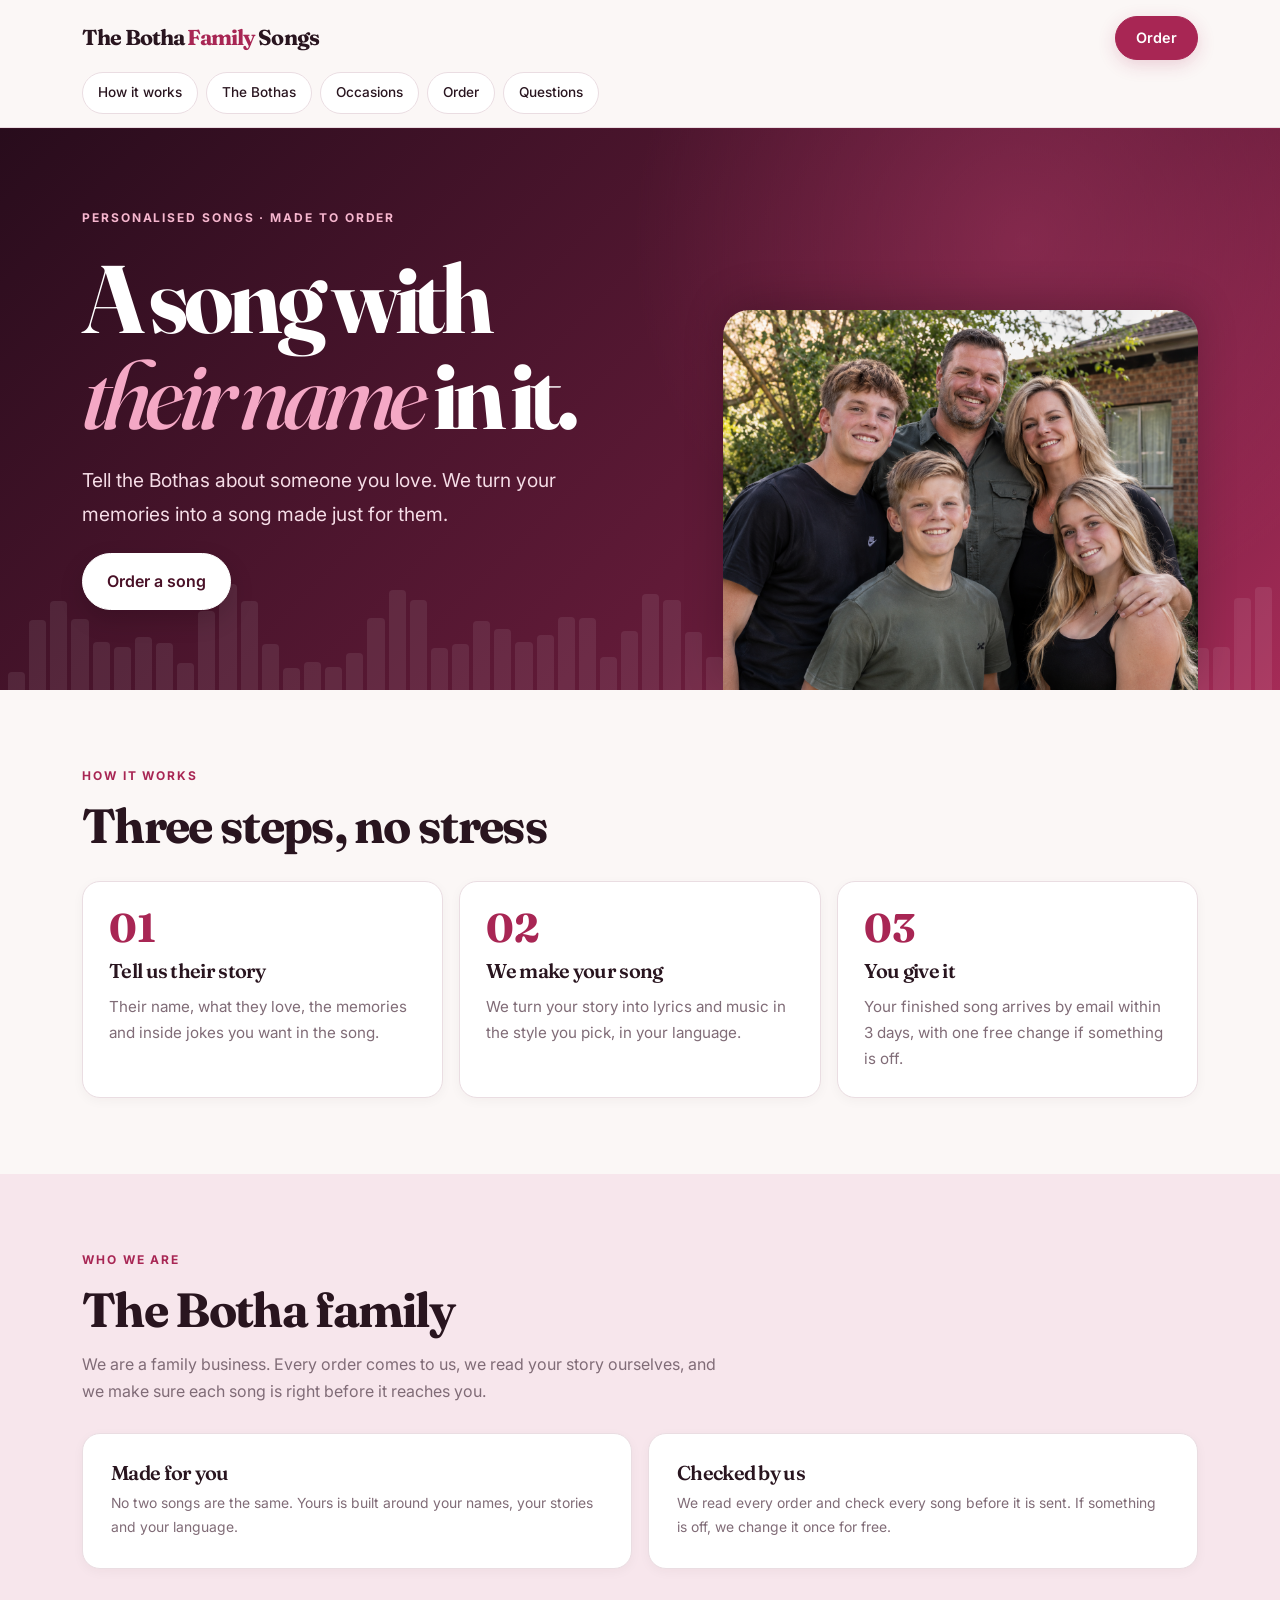
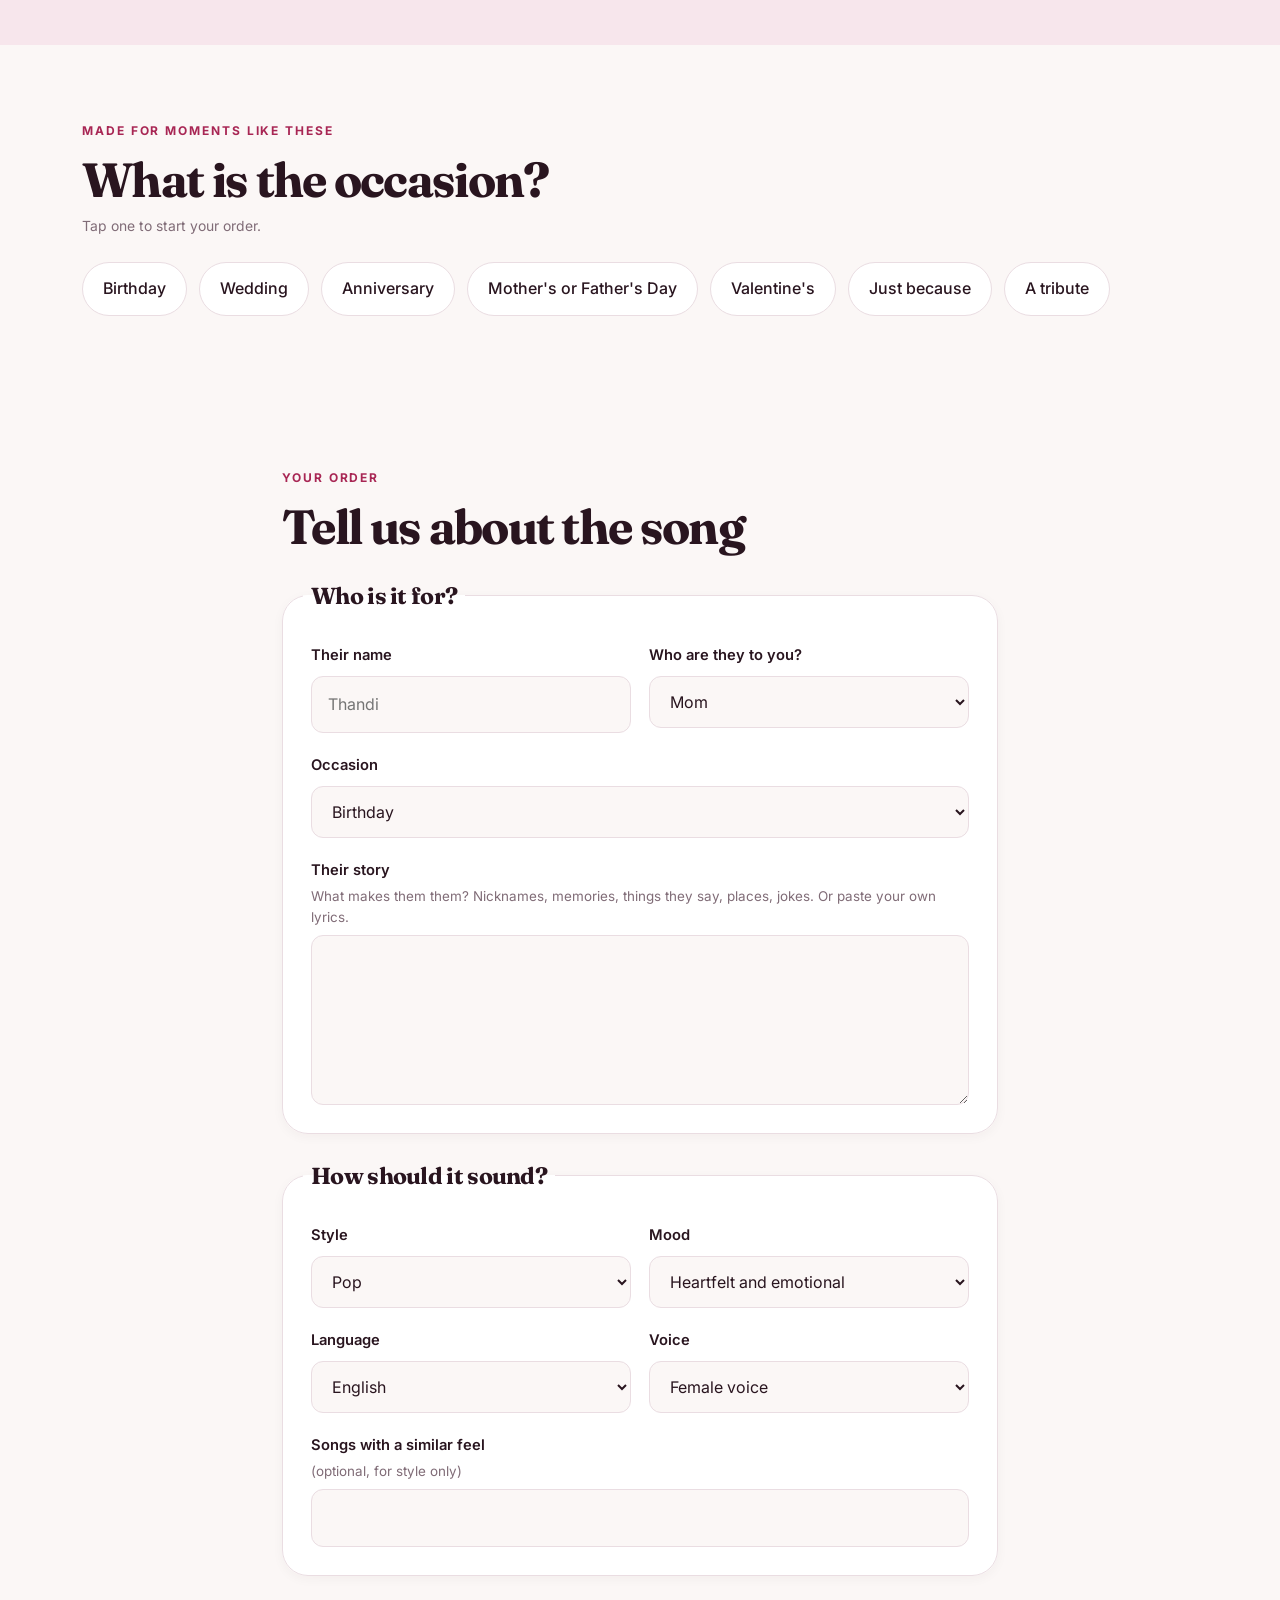
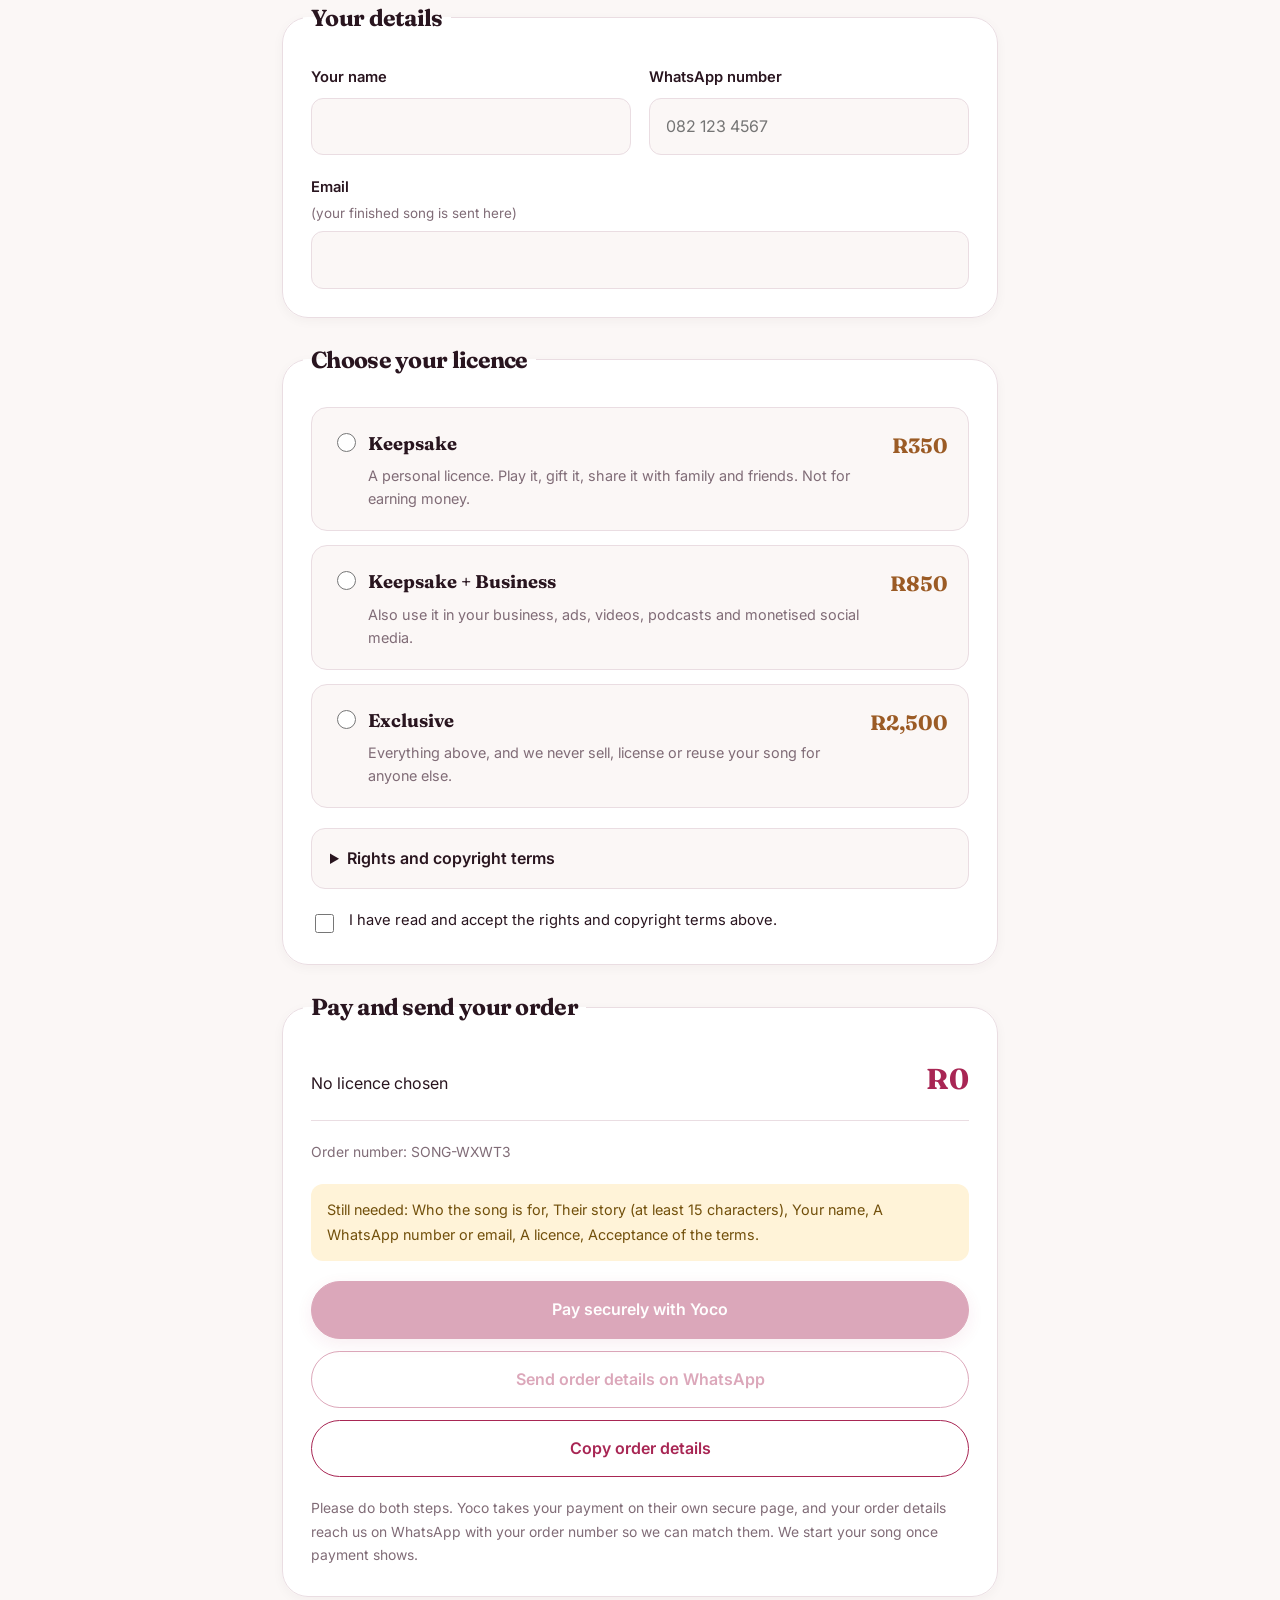
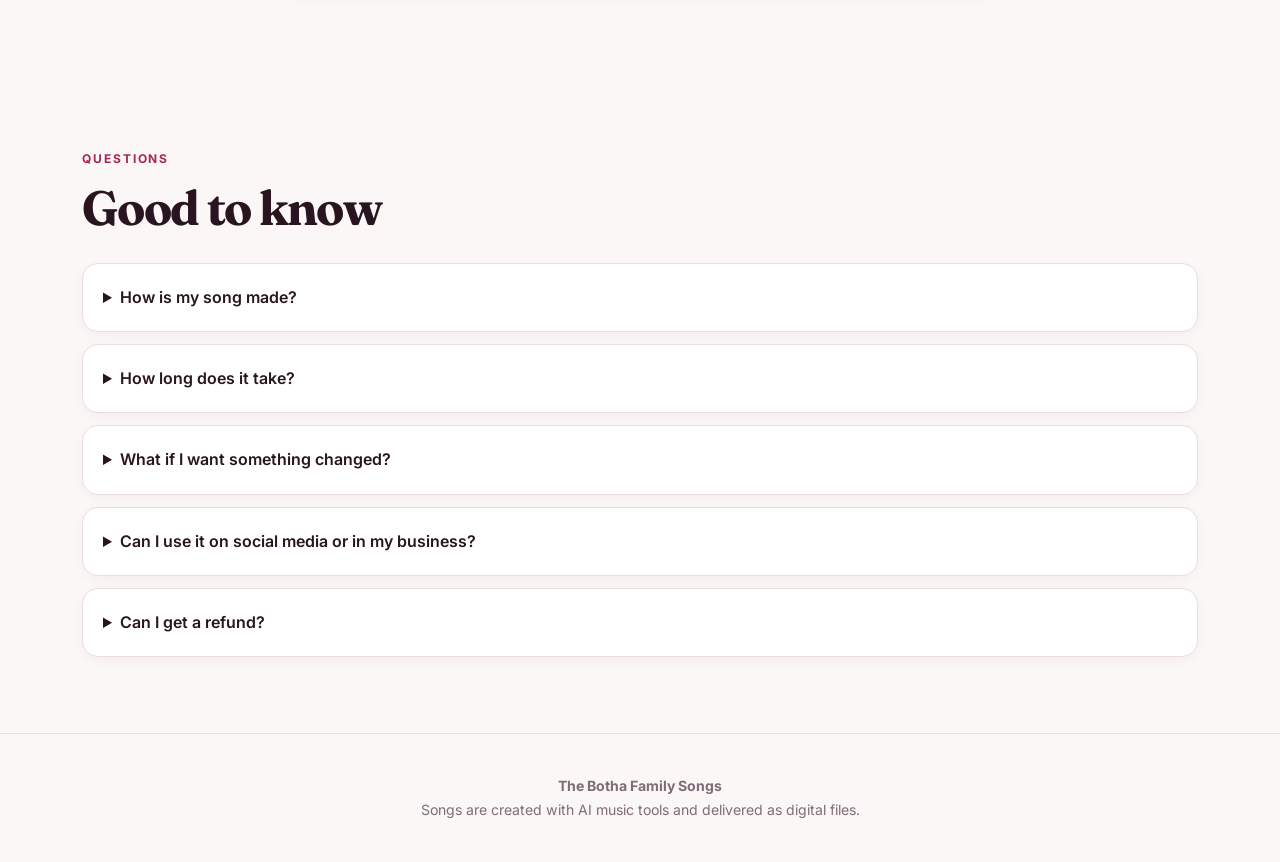
==== index.html @ c77e1d0d "Add files via upload" ====
<!doctype html>
<html lang="en-ZA">
<head>
<meta charset="utf-8">
<meta name="viewport" content="width=device-width, initial-scale=1, viewport-fit=cover">
<title>Botha Family Songs</title>
<meta name="description" content="Personalised songs made to order for the people you love, by the Botha family.">
<link rel="preconnect" href="https://fonts.googleapis.com">
<link rel="preconnect" href="https://fonts.gstatic.com" crossorigin>
<link href="https://fonts.googleapis.com/css2?family=Fraunces:ital,opsz,wght@0,9..144,600;0,9..144,700;1,9..144,500&family=Inter:wght@400;500;600&display=swap" rel="stylesheet">
</head>
<body>

    <style>
        /* ==============================
   THE BOTHA FAMILY SONGS
   Premium modern styling
============================== */

:root {
  --bg: #fbf7f6;
  --surface: #ffffff;
  --fg: #29151f;
  --muted: #806c77;
  --line: #eadde2;

  --accent: #a82654;
  --accent-fg: #ffffff;
  --accent-soft: #f7e6ec;

  --price: #9b5b25;
  --warn-bg: #fff3d8;
  --warn-fg: #72500c;

  --wine: #280c1c;
  --wine2: #641b39;

  --font-display: "Fraunces", Georgia, serif;
  --font-body: "Inter", system-ui, -apple-system, "Segoe UI", sans-serif;

  --radius-sm: 12px;
  --radius-md: 18px;
  --radius-lg: 26px;

  --shadow-sm: 0 3px 12px rgba(45, 12, 28, .04);
  --shadow-md: 0 10px 30px rgba(45, 12, 28, .07);
  --shadow-lg: 0 20px 60px rgba(45, 12, 28, .13);
}

@media (prefers-color-scheme: dark) {
  :root {
    --bg: #160e13;
    --surface: #221720;
    --fg: #f7edf1;
    --muted: #bba5b0;
    --line: #392a35;

    --accent: #e66d98;
    --accent-fg: #270916;
    --accent-soft: #38202c;

    --price: #efbb76;
    --warn-bg: #392c13;
    --warn-fg: #f5dda0;

    --wine: #150710;
    --wine2: #641b39;

    --shadow-sm: 0 3px 12px rgba(0, 0, 0, .12);
    --shadow-md: 0 10px 30px rgba(0, 0, 0, .2);
    --shadow-lg: 0 20px 60px rgba(0, 0, 0, .3);

    color-scheme: dark;
  }
}

/* RESET */

* {
  box-sizing: border-box;
}

html {
  scroll-behavior: smooth;
  scroll-padding-top: 130px;
}

@media (prefers-reduced-motion: reduce) {
  html {
    scroll-behavior: auto;
  }

  *,
  *::before,
  *::after {
    animation-duration: .01ms !important;
    transition-duration: .01ms !important;
  }
}

body {
  margin: 0;
  background: var(--bg);
  color: var(--fg);
  font-family: var(--font-body);
  font-size: 16px;
  line-height: 1.7;
  padding-bottom: 90px;
  -webkit-font-smoothing: antialiased;
}

h1,
h2,
h3 {
  font-family: var(--font-display);
  margin: 0;
  text-wrap: balance;
  letter-spacing: -.035em;
  line-height: 1.12;
}

h2 {
  font-size: clamp(2rem, 5vw, 3rem);
  font-weight: 700;
}

h3 {
  font-size: 1.25rem;
  font-weight: 600;
}

p {
  margin: 0;
}

a {
  color: inherit;
}

button,
input,
select,
textarea {
  font-family: inherit;
}

:focus-visible {
  outline: 3px solid var(--accent);
  outline-offset: 4px;
}

/* LAYOUT */

.wrap {
  width: 100%;
  max-width: 1160px;
  margin: 0 auto;
  padding-left: max(22px, env(safe-area-inset-left));
  padding-right: max(22px, env(safe-area-inset-right));
}

section {
  padding-block: 76px;
}

.eyebrow {
  font-size: .75rem;
  letter-spacing: .16em;
  text-transform: uppercase;
  font-weight: 700;
  color: var(--accent);
  margin-bottom: 12px;
}

/* BUTTONS */

.btn {
  display: inline-flex;
  justify-content: center;
  align-items: center;
  text-align: center;
  text-decoration: none;
  font: inherit;
  font-weight: 600;
  padding: 14px 24px;
  border-radius: 999px;
  border: 1px solid var(--accent);
  cursor: pointer;
  min-height: 50px;
  transition:
    transform .2s ease,
    box-shadow .2s ease,
    background .2s ease,
    opacity .2s ease;
}

.btn:hover {
  transform: translateY(-2px);
}

.btn:active {
  transform: scale(.98);
}

.btn.primary {
  background: var(--accent);
  color: var(--accent-fg);
  box-shadow: 0 5px 18px rgba(168, 38, 84, .2);
}

.btn.primary:hover {
  box-shadow: 0 8px 24px rgba(168, 38, 84, .3);
}

.btn.secondary {
  background: transparent;
  color: var(--accent);
}

.btn.secondary:hover {
  background: var(--accent-soft);
}

.btn[aria-disabled="true"] {
  opacity: .4;
  pointer-events: none;
}

/* HEADER */

header.top {
  position: sticky;
  top: 0;
  z-index: 20;
  background: color-mix(in srgb, var(--bg) 92%, transparent);
  backdrop-filter: blur(18px);
  -webkit-backdrop-filter: blur(18px);
  border-bottom: 1px solid var(--line);
  padding-top: env(safe-area-inset-top, 0px);
}

.top .bar {
  display: flex;
  align-items: center;
  justify-content: space-between;
  gap: 16px;
  padding-block: 16px 12px;
}

.brand {
  font-family: var(--font-display);
  font-weight: 700;
  font-size: clamp(1rem, 3vw, 1.35rem);
  text-decoration: none;
  letter-spacing: -.04em;
}

.brand span {
  color: var(--accent);
}

.top .btn {
  padding: 9px 20px;
  min-height: 42px;
  font-size: .9rem;
}

nav.links {
  display: flex;
  gap: 8px;
  overflow-x: auto;
  padding-bottom: 13px;
  scrollbar-width: none;
}

nav.links::-webkit-scrollbar {
  display: none;
}

nav.links a {
  flex: none;
  text-decoration: none;
  font-size: .85rem;
  font-weight: 500;
  padding: 8px 15px;
  border-radius: 999px;
  border: 1px solid var(--line);
  background: var(--surface);
  color: var(--fg);
  transition: .2s ease;
}

nav.links a:hover {
  color: var(--accent);
  border-color: var(--accent);
  background: var(--accent-soft);
}

/* OWNER NOTICE */

.owner {
  background: var(--warn-bg);
  color: var(--warn-fg);
  padding: 14px 18px;
  border-radius: var(--radius-sm);
  font-size: .9rem;
  margin-top: 18px;
}

.owner[hidden] {
  display: none;
}

/* HERO */

.banner {
  position: relative;
  overflow: hidden;
  color: #fff;
  background:
    radial-gradient(circle at 80% 20%, rgba(213, 75, 125, .3), transparent 35%),
    linear-gradient(135deg, var(--wine), var(--wine2) 65%, #a52b57);
  background-size: cover;
  background-position: center;
}

.banner.photo::before {
  content: "";
  position: absolute;
  inset: 0;
  background: linear-gradient(
    90deg,
    rgba(28, 5, 17, .85),
    rgba(28, 5, 17, .45)
  );
}

.banner .waves {
  position: absolute;
  left: 0;
  right: 0;
  bottom: 0;
  height: 130px;
  display: flex;
  align-items: flex-end;
  gap: 4px;
  padding: 0 8px;
  opacity: .18;
}

.banner .waves i {
  flex: 1;
  background: #fff;
  border-radius: 4px 4px 0 0;
  min-width: 2px;
}

.banner .wrap {
  position: relative;
  padding-block: 75px 150px;
  display: grid;
  gap: 38px;
  align-items: center;
}

.btext {
  display: flex;
  flex-direction: column;
  gap: 22px;
  align-items: flex-start;
}

.bphoto {
  margin: 0;
}

.bphoto img {
  display: block;
  width: 100%;
  height: auto;
  border-radius: var(--radius-lg) var(--radius-lg) 0 0;
  box-shadow: 0 -10px 40px rgba(0, 0, 0, .2);
}

.banner.has-photo .wrap {
  padding-block: 50px 0;
  align-items: end;
}

.banner.has-photo .waves {
  opacity: .08;
}

.banner .eyebrow {
  color: #f6b6ce;
  margin: 0;
}

.banner h1 {
  font-size: clamp(2.8rem, 10vw, 6rem);
  font-weight: 700;
  line-height: 1;
  letter-spacing: -.055em;
  max-width: 12ch;
}

.banner h1 em {
  font-weight: 500;
  color: #f4a8c5;
}

.banner p.lede {
  font-size: clamp(1rem, 2vw, 1.2rem);
  max-width: 42ch;
  color: #f5dce6;
  line-height: 1.75;
}

.banner .btn {
  background: #fff;
  color: #491127;
  border-color: #fff;
  box-shadow: 0 10px 25px rgba(0, 0, 0, .15);
}

/* DESKTOP HERO */

@media (min-width: 760px) {
  .banner .wrap {
    padding-block: 110px 180px;
  }

  .banner.has-photo .wrap {
    grid-template-columns: 1.1fr .9fr;
    gap: 60px;
    padding-block: 80px 0;
  }

  .banner.has-photo .btext {
    padding-bottom: 80px;
  }
}

/* HOW IT WORKS */

.steps {
  display: grid;
  gap: 16px;
  list-style: none;
  padding: 0;
  margin: 28px 0 0;
  counter-reset: step;
}

@media (min-width: 720px) {
  .steps {
    grid-template-columns: repeat(3, 1fr);
  }
}

.steps li {
  counter-increment: step;
  background: var(--surface);
  border: 1px solid var(--line);
  border-radius: var(--radius-md);
  padding: 26px;
  display: flex;
  flex-direction: column;
  gap: 12px;
  box-shadow: var(--shadow-sm);
  transition: transform .2s ease, box-shadow .2s ease;
}

.steps li:hover {
  transform: translateY(-4px);
  box-shadow: var(--shadow-md);
}

.steps li::before {
  content: "0" counter(step);
  font-family: var(--font-display);
  font-size: 2.5rem;
  font-weight: 700;
  color: var(--accent);
  line-height: 1;
}

.steps p {
  color: var(--muted);
  font-size: .95rem;
}

/* FAMILY SECTION */

.family {
  background: var(--accent-soft);
}

.family .grid {
  display: grid;
  gap: 16px;
  margin-top: 28px;
}

@media (min-width: 720px) {
  .family .grid {
    grid-template-columns: repeat(2, 1fr);
  }
}

.family .card {
  background: var(--surface);
  border: 1px solid var(--line);
  border-radius: var(--radius-md);
  padding: 28px;
  box-shadow: var(--shadow-sm);
}

.family .card h3 {
  margin-bottom: 8px;
}

.family p.lead {
  max-width: 65ch;
  color: var(--muted);
  margin-top: 14px;
}

/* OCCASIONS */

.chips {
  display: flex;
  flex-wrap: wrap;
  gap: 12px;
  margin-top: 24px;
}

.chip {
  font: inherit;
  font-weight: 500;
  padding: 12px 20px;
  min-height: 48px;
  border-radius: 999px;
  border: 1px solid var(--line);
  background: var(--surface);
  color: var(--fg);
  cursor: pointer;
  transition: .2s ease;
}

.chip:hover {
  border-color: var(--accent);
  color: var(--accent);
  transform: translateY(-2px);
}

.chip[aria-pressed="true"] {
  background: var(--accent);
  color: var(--accent-fg);
  border-color: var(--accent);
  box-shadow: 0 4px 14px rgba(168, 38, 84, .2);
}

/* ORDER FORM */

.formwrap {
  max-width: 760px;
  margin: 0 auto;
  display: flex;
  flex-direction: column;
  gap: 22px;
}

fieldset.card {
  margin: 0;
  min-width: 0;
  background: var(--surface);
  border: 1px solid var(--line);
  border-radius: var(--radius-lg);
  padding: clamp(18px, 4vw, 28px);
  display: flex;
  flex-direction: column;
  gap: 20px;
  box-shadow: var(--shadow-sm);
}

fieldset.card legend {
  font-family: var(--font-display);
  font-weight: 700;
  font-size: 1.45rem;
  padding: 0 8px;
  margin-left: -8px;
  letter-spacing: -.03em;
}

.field {
  display: flex;
  flex-direction: column;
  gap: 8px;
  min-width: 0;
}

label {
  font-weight: 600;
  font-size: .92rem;
}

.hint {
  display: block;
  color: var(--muted);
  font-size: .84rem;
  font-weight: 400;
  line-height: 1.5;
  margin-top: 3px;
}

/* INPUTS */

input[type=text],
input[type=email],
input[type=tel],
select,
textarea {
  font: inherit;
  font-size: 16px;
  color: var(--fg);
  background: var(--bg);
  border: 1px solid var(--line);
  border-radius: 12px;
  padding: 14px 16px;
  width: 100%;
  min-width: 0;
  outline: none;
  transition: border-color .2s, box-shadow .2s, background .2s;
}

input[type=text]:focus,
input[type=email]:focus,
input[type=tel]:focus,
select:focus,
textarea:focus {
  border-color: var(--accent);
  box-shadow: 0 0 0 3px color-mix(in srgb, var(--accent) 15%, transparent);
}

textarea {
  min-height: 170px;
  resize: vertical;
}

.row {
  display: grid;
  gap: 18px;
}

@media (min-width: 560px) {
  .row {
    grid-template-columns: 1fr 1fr;
  }
}

/* PACKAGES */

.pkgs {
  display: grid;
  gap: 14px;
}

.pkg {
  display: grid;
  grid-template-columns: 22px 1fr auto;
  gap: 14px;
  align-items: start;
  border: 1px solid var(--line);
  border-radius: 16px;
  padding: 20px;
  cursor: pointer;
  background: var(--bg);
  transition: border-color .2s, box-shadow .2s, background .2s, transform .2s;
}

.pkg:hover {
  border-color: var(--accent);
  transform: translateY(-2px);
}

.pkg:has(input:checked) {
  border-color: var(--accent);
  box-shadow: 0 0 0 2px var(--accent);
  background: var(--accent-soft);
}

.pkg input {
  margin-top: 5px;
  accent-color: var(--accent);
  width: 19px;
  height: 19px;
}

.pkg b {
  font-family: var(--font-display);
  font-size: 1.15rem;
}

.pkg .d {
  display: block;
  color: var(--muted);
  font-size: .9rem;
  font-weight: 400;
  line-height: 1.6;
  margin-top: 5px;
}

.pkg .price {
  font-family: var(--font-display);
  font-weight: 700;
  font-size: 1.3rem;
  color: var(--price);
  white-space: nowrap;
}

/* TERMS */

details {
  border: 1px solid var(--line);
  border-radius: 14px;
  padding: 16px 18px;
  background: var(--bg);
}

summary {
  cursor: pointer;
  font-weight: 600;
}

summary:hover {
  color: var(--accent);
}

details ol,
details p {
  margin: 14px 0 0;
  font-size: .93rem;
}

details ol {
  padding-left: 1.3rem;
  display: flex;
  flex-direction: column;
  gap: 12px;
}

.check {
  display: flex;
  gap: 12px;
  align-items: flex-start;
  font-weight: 400;
  line-height: 1.5;
}

.check input {
  margin-top: 5px;
  accent-color: var(--accent);
  width: 19px;
  height: 19px;
  flex: none;
}

/* PAYMENT */

.actions {
  display: flex;
  flex-direction: column;
  gap: 12px;
}

.actions .btn {
  width: 100%;
}

.sum {
  display: flex;
  justify-content: space-between;
  gap: 14px;
  align-items: baseline;
  padding-bottom: 16px;
  border-bottom: 1px solid var(--line);
}

.sum b {
  font-family: var(--font-display);
  font-size: 1.8rem;
  color: var(--accent);
}

.err {
  color: var(--warn-fg);
  background: var(--warn-bg);
  padding: 14px 16px;
  border-radius: 12px;
  font-size: .9rem;
}

.err[hidden] {
  display: none;
}

.small {
  color: var(--muted);
  font-size: .87rem;
}

/* FAQ */

.faq {
  display: flex;
  flex-direction: column;
  gap: 12px;
  margin-top: 28px;
}

.faq details {
  padding: 20px;
  border-radius: 16px;
  background: var(--surface);
  box-shadow: var(--shadow-sm);
}

.faq details p {
  color: var(--muted);
  line-height: 1.7;
  margin-top: 14px;
}

/* FOOTER */

footer {
  border-top: 1px solid var(--line);
  padding-block: 40px;
  text-align: center;
  color: var(--muted);
  font-size: .88rem;
  display: flex;
  flex-direction: column;
  gap: 8px;
}

/* STICKY ORDER BUTTON */

.stick {
  position: fixed;
  left: 0;
  right: 0;
  bottom: 0;
  z-index: 30;
  padding:
    12px
    max(18px, env(safe-area-inset-right, 0px))
    calc(12px + env(safe-area-inset-bottom, 0px))
    max(18px, env(safe-area-inset-left, 0px));
  background: color-mix(in srgb, var(--bg) 92%, transparent);
  backdrop-filter: blur(16px);
  -webkit-backdrop-filter: blur(16px);
  border-top: 1px solid var(--line);
  transition: transform .25s ease;
}

.stick.off {
  transform: translateY(110%);
}

.stick .btn {
  display: flex;
  width: 100%;
  box-shadow: 0 5px 20px rgba(168, 38, 84, .2);
}

@media (min-width: 900px) {
  .stick {
    display: none;
  }

  body {
    padding-bottom: 0;
  }
}

/* SMALL SCREEN ADJUSTMENTS */

@media (max-width: 480px) {
  section {
    padding-block: 54px;
  }

  .wrap {
    padding-inline: 18px;
  }

  .banner .wrap {
    padding-block: 55px 130px;
  }

  .banner.has-photo .wrap {
    padding-block: 45px 0;
  }

  .banner h1 {
    font-size: clamp(2.65rem, 13vw, 4rem);
  }

  fieldset.card {
    border-radius: 18px;
  }

  .pkg {
    padding: 16px;
    gap: 10px;
  }

  .pkg .price {
    font-size: 1.1rem;
  }
}
    </style>

<header class="top">
  <div class="wrap">
    <div class="bar">
      <a class="brand" href="#top">The Botha <span>Family</span> Songs</a>
      <a class="btn primary" href="#order">Order</a>
    </div>
    <nav class="links" aria-label="Page sections">
      <a href="#how">How it works</a>
      <a href="#family">The Bothas</a>
      <a href="#occasions">Occasions</a>
      <a href="#order">Order</a>
      <a href="#faq">Questions</a>
    </nav>
  </div>
</header>

<main id="top">
  <div class="wrap"><div class="owner" id="ownerNote" hidden></div></div>

  <!-- BANNER: set CONFIG.bannerImage to your own family photo or artwork to replace the gradient -->
  <div class="banner" id="banner">
    <div class="waves" id="waves" aria-hidden="true"></div>
    <div class="wrap">
      <div class="btext">
        <p class="eyebrow">Personalised songs · made to order</p>
        <h1>A song with <em>their name</em> in it.</h1>
        <p class="lede" id="heroLede">Tell the Bothas about someone you love. We turn your memories into a song made just for them.</p>
        <a class="btn" href="#order">Order a song</a>
      </div>
      <figure class="bphoto" id="bphoto" hidden><img id="bimg" alt="The Botha family smiling together in their garden" width="1400" height="1120"></figure>
    </div>
  </div>

  <section id="how"><div class="wrap">
    <p class="eyebrow">How it works</p>
    <h2>Three steps, no stress</h2>
    <ol class="steps">
      <li><h3>Tell us their story</h3><p>Their name, what they love, the memories and inside jokes you want in the song.</p></li>
      <li><h3 id="step2h">We make your song</h3><p id="step2p">We turn your story into lyrics and music in the style you pick, in your language.</p></li>
      <li><h3>You give it</h3><p>Your finished song arrives by email within <span id="days">3</span> days, with one free change if something is off.</p></li>
    </ol>
  </div></section>

  <section class="family" id="family"><div class="wrap">
    <p class="eyebrow">Who we are</p>
    <h2>The Botha family</h2>
    <p class="lead" id="familyText">We are a family business. Every order comes to us, we read your story ourselves, and we make sure each song is right before it reaches you.</p>
    <div class="grid">
      <div class="card"><h3>Made for you</h3><p class="small">No two songs are the same. Yours is built around your names, your stories and your language.</p></div>
      <div class="card"><h3>Checked by us</h3><p class="small">We read every order and check every song before it is sent. If something is off, we change it once for free.</p></div>
    </div>
  </div></section>

  <section id="occasions"><div class="wrap">
    <p class="eyebrow">Made for moments like these</p>
    <h2>What is the occasion?</h2>
    <p class="small" style="margin-top:8px">Tap one to start your order.</p>
    <div class="chips" id="chips" role="group" aria-label="Pick an occasion"></div>
  </div></section>

  <section id="order"><div class="wrap formwrap">
    <div><p class="eyebrow">Your order</p><h2>Tell us about the song</h2></div>
    <form id="orderForm" novalidate style="display:contents">
      <fieldset class="card">
        <legend>Who is it for?</legend>
        <div class="row">
          <div class="field"><label for="rname">Their name</label><input id="rname" type="text" placeholder="Thandi"></div>
          <div class="field"><label for="rel">Who are they to you?</label>
            <select id="rel"><option>Mom</option><option>Dad</option><option>Wife or husband</option><option>Girlfriend or boyfriend</option><option>Child</option><option>Grandparent</option><option>Sibling</option><option>Friend</option><option>Someone else</option></select></div>
        </div>
        <div class="field"><label for="occasion">Occasion</label>
          <select id="occasion"><option>Birthday</option><option>Wedding</option><option>Anniversary</option><option>Mother's or Father's Day</option><option>Valentine's Day</option><option>Just because</option><option>Memorial or tribute</option><option>Something else</option></select></div>
        <div class="field"><label for="brief">Their story <span class="hint">What makes them them? Nicknames, memories, things they say, places, jokes. Or paste your own lyrics.</span></label><textarea id="brief"></textarea></div>
      </fieldset>

      <fieldset class="card">
        <legend>How should it sound?</legend>
        <div class="row">
          <div class="field"><label for="genre">Style</label>
            <select id="genre"><option>Pop</option><option>Amapiano</option><option>Afro-house</option><option>Gospel</option><option>Hip-hop</option><option>R&amp;B</option><option>Acoustic / folk</option><option>Country</option><option>Jazz</option><option>Not sure, you choose</option></select></div>
          <div class="field"><label for="mood">Mood</label>
            <select id="mood"><option>Heartfelt and emotional</option><option>Happy and upbeat</option><option>Romantic</option><option>Funny</option><option>Chilled</option><option>Energetic</option></select></div>
        </div>
        <div class="row">
          <div class="field"><label for="lang">Language</label>
            <select id="lang"><option>English</option><option>Afrikaans</option><option>isiZulu</option><option>isiXhosa</option><option>Sesotho</option><option>Setswana</option><option>Other (say which in their story)</option></select></div>
          <div class="field"><label for="vocal">Voice</label>
            <select id="vocal"><option>Female voice</option><option>Male voice</option><option>Instrumental only</option><option>No preference</option></select></div>
        </div>
        <div class="field"><label for="ref">Songs with a similar feel <span class="hint">(optional, for style only)</span></label><input id="ref" type="text"></div>
      </fieldset>

      <fieldset class="card">
        <legend>Your details</legend>
        <div class="row">
          <div class="field"><label for="name">Your name</label><input id="name" type="text" autocomplete="name"></div>
          <div class="field"><label for="phone">WhatsApp number</label><input id="phone" type="tel" autocomplete="tel" placeholder="082 123 4567"></div>
        </div>
        <div class="field"><label for="email">Email <span class="hint">(your finished song is sent here)</span></label><input id="email" type="email" autocomplete="email"></div>
      </fieldset>

      <fieldset class="card">
        <legend>Choose your licence</legend>
        <div class="pkgs" id="pkgs" role="radiogroup" aria-label="Licence package"></div>
        <details><summary>Rights and copyright terms</summary><ol id="terms"></ol></details>
        <label class="check"><input type="checkbox" id="agree"><span>I have read and accept the rights and copyright terms above.</span></label>
      </fieldset>

      <fieldset class="card" id="paybox">
        <legend>Pay and send your order</legend>
        <div class="sum"><span id="sumPkg">No licence chosen</span><b id="sumPrice">R0</b></div>
        <p class="small" id="refLine"></p>
        <div class="err" id="err" hidden></div>
        <div class="actions">
          <a class="btn primary" id="payBtn" target="_blank" rel="noopener" href="#" aria-disabled="true">Pay securely with Yoco</a>
          <a class="btn secondary" id="waBtn" target="_blank" rel="noopener" href="#" aria-disabled="true">Send order details on WhatsApp</a>
          <button type="button" class="btn secondary" id="copyBtn">Copy order details</button>
        </div>
        <p class="small">Please do both steps. Yoco takes your payment on their own secure page, and your order details reach us on WhatsApp with your order number so we can match them. We start your song once payment shows.</p>
      </fieldset>
    </form>
  </div></section>

  <section id="faq"><div class="wrap">
    <p class="eyebrow">Questions</p>
    <h2>Good to know</h2>
    <div class="faq">
      <details><summary>How is my song made?</summary><p>Each song is made to order from your story. We create it using AI music tools and guide and check the result ourselves before it reaches you. Our terms explain what rights you receive.</p></details>
      <details><summary>How long does it take?</summary><p>We aim to deliver within <span class="days2">3</span> days of your payment showing.</p></details>
      <details><summary>What if I want something changed?</summary><p>You get one free change to the lyrics or style. Just reply on WhatsApp.</p></details>
      <details><summary>Can I use it on social media or in my business?</summary><p>Keepsake is for personal use. If you want to use a song in your business, ads or monetised content, choose Keepsake + Business or Exclusive.</p></details>
      <details><summary>Can I get a refund?</summary><p>Each song is made specially for you, so we do not refund finished work. If we cannot deliver, you get a full refund.</p></details>
    </div>
  </div></section>
</main>

<footer><div class="wrap">
  <p><b>The Botha Family Songs</b></p>
  <p>Songs are created with AI music tools and delivered as digital files.</p>
</div></footer>

<div class="stick" id="stick"><a class="btn primary" href="#order">Order a song</a></div>

<script>
/* =========================================
   THE BOTHA FAMILY SONGS
   CONFIGURATION
========================================= */

const CONFIG = {

  // # CHANGE: Add your WhatsApp number.
  // Format: 27821234567 (no +, spaces or brackets)
  whatsapp: "",

  deliveryDays: 3,

  // # CHANGE: Your family photo filename/path.
  bannerImage: "Smiling Family Portrait in the Garden.png",

  // # CHANGE: Set to true ONLY if your family records the vocals.
  familySings: false,

  packages: [
    {
      id: "personal",
      name: "Keepsake",
      price: 350,

      // # CHANGE: Add the Yoco payment link for R350.
      yoco: "",

      desc: "A personal licence. Play it, gift it, share it with family and friends. Not for earning money."
    },
    {
      id: "commercial",
      name: "Keepsake + Business",
      price: 850,

      // # CHANGE: Add the Yoco payment link for R850.
      yoco: "",

      desc: "Also use it in your business, ads, videos, podcasts and monetised social media."
    },
    {
      id: "exclusive",
      name: "Exclusive",
      price: 2500,

      // # CHANGE: Add the Yoco payment link for R2500.
      yoco: "",

      desc: "Everything above, and we never sell, license or reuse your song for anyone else."
    }
  ]
};


/* =========================================
   TERMS
========================================= */

const TERMS = [
  "<b>How the song is made.</b> Your song is created with AI music tools from the details you give us, then checked by us. You agree to say it is AI-generated wherever the law, a platform or a client requires it.",

  "<b>What you get.</b> Once paid, you receive a licence for the song and the rights we hold in it, as set out in the package you chose. Keepsake covers private, non-commercial use. Keepsake + Business adds business use and monetised content. Exclusive adds that we will not sell, license or reuse the song for anyone else.",

  "<b>No guarantee of copyright.</b> The law on copyright in AI-generated music is still unsettled and differs between countries. We give you a licence to whatever rights exist, but we cannot promise the song can be registered as copyright or protected against copying.",

  "<b>Your input stays yours.</b> Names, lyrics and stories you supply remain yours. You promise you have the right to use them and that they do not copy someone else's work or defame anyone.",

  "<b>No imitation.</b> We do not copy existing songs, and we do not imitate the voice or name of any real artist. Style references are for general feel only.",

  "<b>Resale.</b> You may not resell the song as a stock track or register it with a collecting society as a song you wrote entirely by hand. Business and Exclusive licences may upload it to streaming and video platforms, subject to each platform's own rules.",

  "<b>Changes and delivery.</b> We aim to deliver within the stated number of days. You get one free change to the lyrics or style. Because each song is made to order, we do not refund finished work, but if we cannot deliver we refund you in full.",

  "<b>Your information.</b> We use your details only to make and deliver your song and to deal with payment. Nothing in these terms limits your rights under South African law."
];


/* =========================================
   OCCASIONS
========================================= */

const OCCASIONS = [
  ["Birthday", "Birthday"],
  ["Wedding", "Wedding"],
  ["Anniversary", "Anniversary"],
  ["Mother's or Father's Day", "Mother's or Father's Day"],
  ["Valentine's", "Valentine's Day"],
  ["Just because", "Just because"],
  ["A tribute", "Memorial or tribute"]
];


/* =========================================
   HELPERS
========================================= */

const $ = id => document.getElementById(id);

const ORDER_REF =
  "SONG-" + Math.random().toString(36).slice(2, 7).toUpperCase();

const money = amount =>
  "R" + Number(amount).toLocaleString("en-ZA");

function chosen() {
  const selected = document.querySelector('input[name="pkg"]:checked');

  if (!selected) return null;

  return CONFIG.packages.find(pkg => pkg.id === selected.value) || null;
}

function setButton(button, url, enabled) {
  button.setAttribute("aria-disabled", enabled ? "false" : "true");
  button.href = enabled ? url : "#";
}


/* =========================================
   ORDER SUMMARY
========================================= */

function summary() {
  const pkg = chosen();

  return [
    "NEW SONG ORDER",
    "Order number: " + ORDER_REF,
    "",
    "Customer name: " + $("name").value.trim(),
    "WhatsApp: " + $("phone").value.trim(),
    "Email: " + $("email").value.trim(),
    "",
    "Song for: " + $("rname").value.trim(),
    "Relationship: " + $("rel").value,
    "Occasion: " + $("occasion").value,
    "",
    "Style: " + $("genre").value,
    "Mood: " + $("mood").value,
    "Language: " + $("lang").value,
    "Voice: " + $("vocal").value,
    "Similar songs: " + ($("ref").value.trim() || "None"),
    "",
    "Licence: " + (pkg ? pkg.name : "Not selected"),
    "Price: " + (pkg ? money(pkg.price) : "Not selected"),
    "Terms accepted: " + ($("agree").checked ? "Yes" : "No"),
    "",
    "STORY:",
    $("brief").value.trim()
  ].join("\n");
}


/* =========================================
   FORM VALIDATION
========================================= */

function problems() {
  const errors = [];

  if (!$("rname").value.trim())
    errors.push("Who the song is for");

  if ($("brief").value.trim().length < 15)
    errors.push("Their story (at least 15 characters)");

  if (!$("name").value.trim())
    errors.push("Your name");

  if (
    !$ ("phone").value.trim() &&
    !$ ("email").value.trim()
  )
    errors.push("A WhatsApp number or email");

  if (!chosen())
    errors.push("A licence");

  if (!$("agree").checked)
    errors.push("Acceptance of the terms");

  return errors;
}


/* =========================================
   BANNER
========================================= */

(function initBanner() {

  const waves = $("waves");

  if (waves) {
    for (let i = 0; i < 60; i++) {
      const bar = document.createElement("i");

      bar.style.height =
        (18 + Math.abs(
          Math.sin(i * .45) * 60 +
          Math.sin(i * 1.1) * 30
        )) + "px";

      waves.appendChild(bar);
    }
  }

  if (CONFIG.bannerImage) {
    $("banner").classList.add("has-photo");

    $("bimg").src = CONFIG.bannerImage;

    $("bphoto").hidden = false;
  }

})();


/* =========================================
   DELIVERY SETTINGS
========================================= */

$("days").textContent = CONFIG.deliveryDays;

document.querySelectorAll(".days2").forEach(element => {
  element.textContent = CONFIG.deliveryDays;
});


/* =========================================
   FAMILY SINGING SETTINGS
========================================= */

if (CONFIG.familySings) {

  $("heroLede").textContent =
    "Tell the Bothas about someone you love. We turn your memories into a song, and the family sings it for them.";

  $("step2h").textContent = "The Bothas sing it";

  $("step2p").textContent =
    "We write your song around your story and the family records the vocals in the style you pick.";

  $("familyText").textContent =
    "We are a family business. Every order comes to us, we read your story ourselves, and the Botha family sings your song.";

}


/* =========================================
   ORDER NUMBER
========================================= */

$("refLine").textContent = "Order number: " + ORDER_REF;


/* =========================================
   PACKAGES
========================================= */

CONFIG.packages.forEach(pkg => {

  const label = document.createElement("label");
  label.className = "pkg";

  const radio = document.createElement("input");
  radio.type = "radio";
  radio.name = "pkg";
  radio.value = pkg.id;

  const description = document.createElement("span");

  const title = document.createElement("b");
  title.textContent = pkg.name;

  const desc = document.createElement("span");
  desc.className = "d";
  desc.textContent = pkg.desc;

  description.appendChild(title);
  description.appendChild(desc);

  const price = document.createElement("span");
  price.className = "price";
  price.textContent = money(pkg.price);

  label.appendChild(radio);
  label.appendChild(description);
  label.appendChild(price);

  $("pkgs").appendChild(label);

});


/* =========================================
   COPYRIGHT TERMS
========================================= */

TERMS.forEach(term => {

  const li = document.createElement("li");

  li.innerHTML = term;

  $("terms").appendChild(li);

});


/* =========================================
   OCCASION BUTTONS
========================================= */

OCCASIONS.forEach(([label, value]) => {

  const button = document.createElement("button");

  button.type = "button";
  button.className = "chip";
  button.textContent = label;

  button.setAttribute("aria-pressed", "false");

  button.addEventListener("click", () => {

    $("occasion").value = value;

    document.querySelectorAll(".chip").forEach(chip => {
      chip.setAttribute(
        "aria-pressed",
        chip === button ? "true" : "false"
      );
    });

    refresh();

    $("order").scrollIntoView({
      behavior: "smooth",
      block: "start"
    });

  });

  $("chips").appendChild(button);

});


/* =========================================
   STICKY ORDER BUTTON
========================================= */

if ("IntersectionObserver" in window) {

  const observer = new IntersectionObserver(entries => {

    const orderVisible = entries.some(entry => entry.isIntersecting);

    $("stick").classList.toggle("off", orderVisible);

  }, {
    threshold: 0.05
  });

  observer.observe($("order"));

}


/* =========================================
   UPDATE ORDER SUMMARY
========================================= */

function refresh() {

  const pkg = chosen();
  const errors = problems();
  const errorBox = $("err");

  $("sumPkg").textContent =
    pkg ? pkg.name : "No licence chosen";

  $("sumPrice").textContent =
    pkg ? money(pkg.price) : "R0";

  /* Form validation */
  if (errors.length) {

    errorBox.hidden = false;
    errorBox.textContent = "Still needed: " + errors.join(", ") + ".";

  } else {

    errorBox.hidden = true;

  }

  const valid = errors.length === 0;

  /* Yoco */
  const yocoReady = pkg && pkg.yoco.trim() !== "";

  setButton(
    $("payBtn"),
    yocoReady ? pkg.yoco : "",
    valid && yocoReady
  );

  /* WhatsApp */
  const whatsappReady =
    CONFIG.whatsapp.trim() !== "" &&
    !CONFIG.whatsapp.includes("X");

  const whatsappUrl = whatsappReady
    ? "https://wa.me/" +
      CONFIG.whatsapp +
      "?text=" +
      encodeURIComponent(summary())
    : "";

  setButton(
    $("waBtn"),
    whatsappUrl,
    valid && whatsappReady
  );

}


/* =========================================
   EVENT LISTENERS
========================================= */

$("orderForm").addEventListener("input", refresh);

$("orderForm").addEventListener("change", refresh);

$("orderForm").addEventListener("submit", event => {
  event.preventDefault();
});


/* =========================================
   COPY ORDER
========================================= */

$("copyBtn").addEventListener("click", async () => {

  const button = $("copyBtn");

  try {

    await navigator.clipboard.writeText(summary());

    button.textContent = "Copied successfully";

  } catch (error) {

    button.textContent = "Copy failed";

  }

  setTimeout(() => {
    button.textContent = "Copy order details";
  }, 2000);

});


/* =========================================
   INITIALISE
========================================= */

refresh();

</script>
</body>
</html>
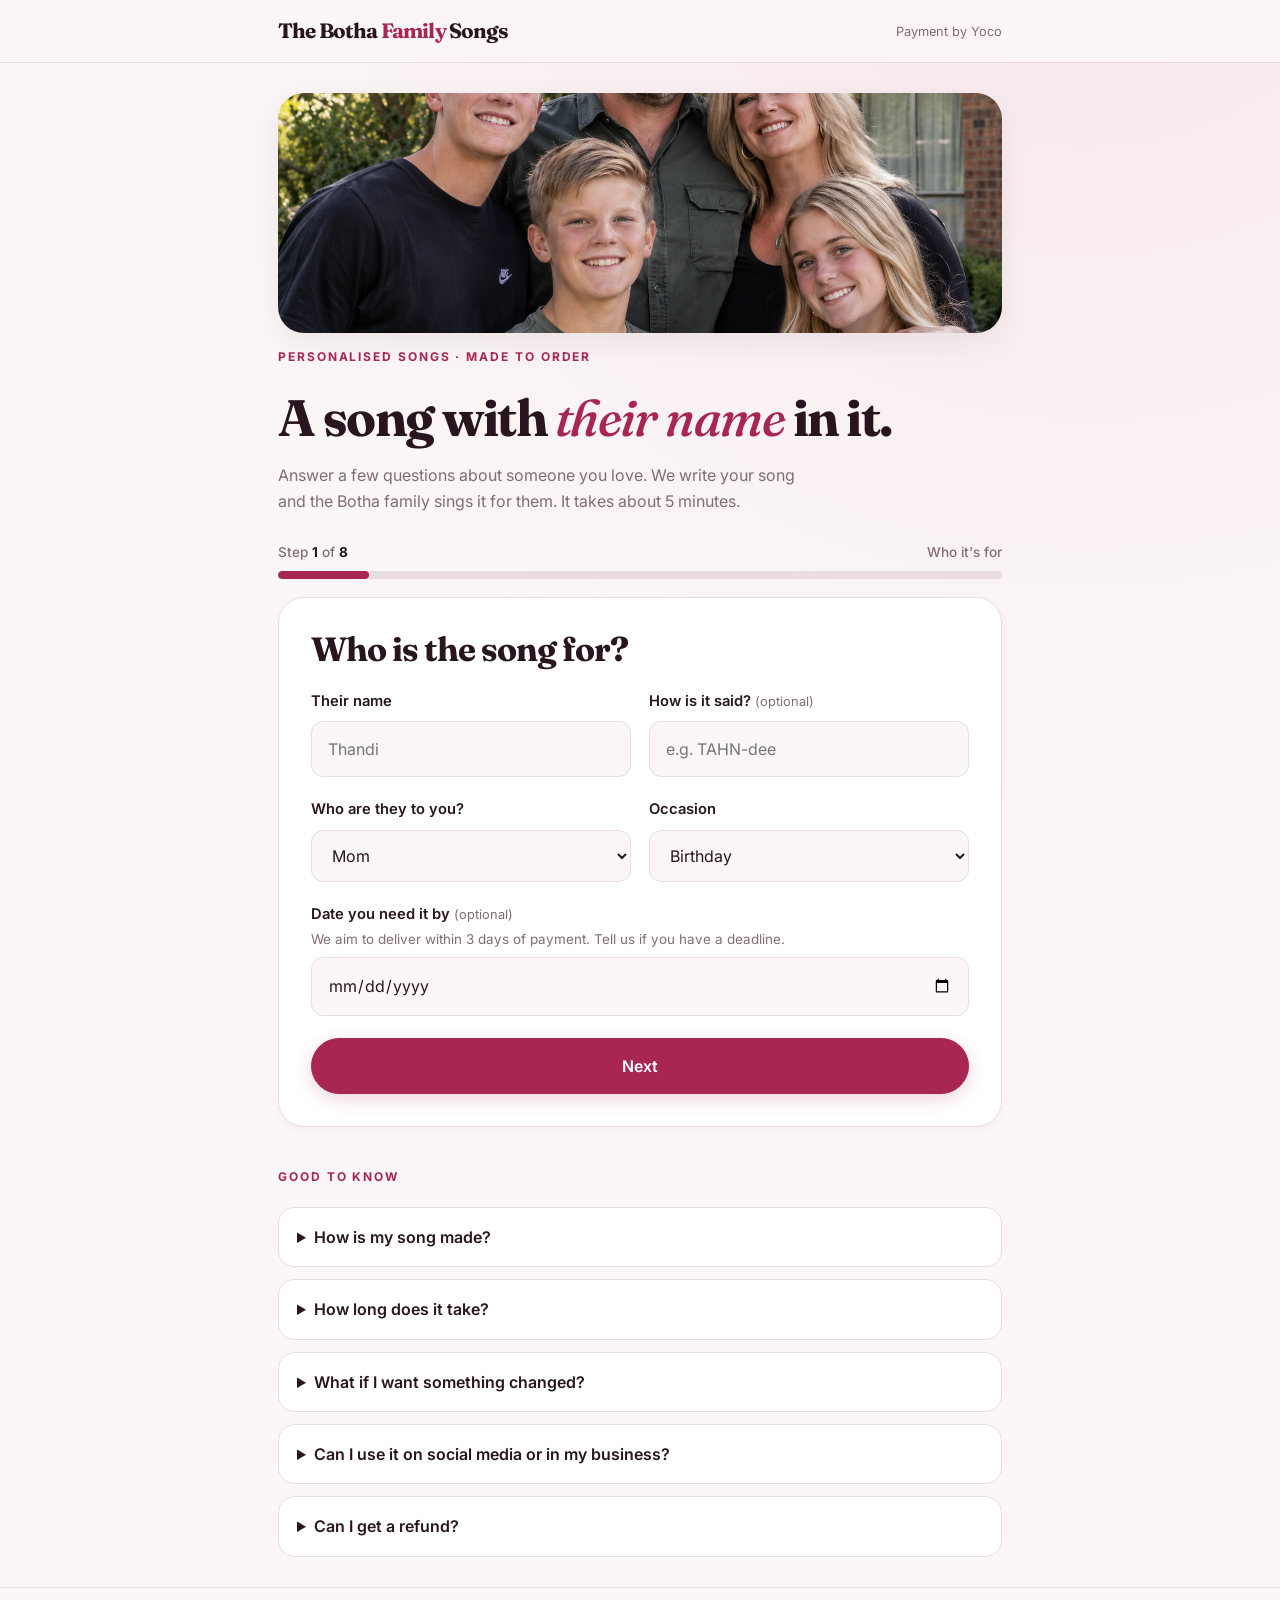
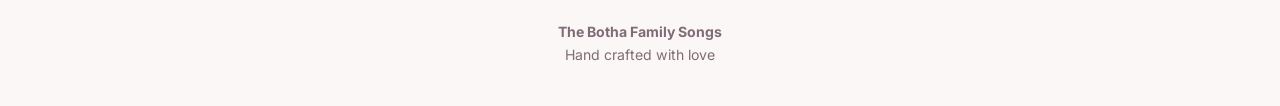
==== commit 5cd0b940: "Add files via upload" ====
--- a/index.html
+++ b/index.html
@@ -8,1541 +8,183 @@
 <link rel="preconnect" href="https://fonts.googleapis.com">
 <link rel="preconnect" href="https://fonts.gstatic.com" crossorigin>
 <link href="https://fonts.googleapis.com/css2?family=Fraunces:ital,opsz,wght@0,9..144,600;0,9..144,700;1,9..144,500&family=Inter:wght@400;500;600&display=swap" rel="stylesheet">
+<link rel="stylesheet" href="style.css">
 </head>
 <body>
-
-    <style>
-        /* ==============================
-   THE BOTHA FAMILY SONGS
-   Premium modern styling
-============================== */
-
-:root {
-  --bg: #fbf7f6;
-  --surface: #ffffff;
-  --fg: #29151f;
-  --muted: #806c77;
-  --line: #eadde2;
-
-  --accent: #a82654;
-  --accent-fg: #ffffff;
-  --accent-soft: #f7e6ec;
-
-  --price: #9b5b25;
-  --warn-bg: #fff3d8;
-  --warn-fg: #72500c;
-
-  --wine: #280c1c;
-  --wine2: #641b39;
-
-  --font-display: "Fraunces", Georgia, serif;
-  --font-body: "Inter", system-ui, -apple-system, "Segoe UI", sans-serif;
-
-  --radius-sm: 12px;
-  --radius-md: 18px;
-  --radius-lg: 26px;
-
-  --shadow-sm: 0 3px 12px rgba(45, 12, 28, .04);
-  --shadow-md: 0 10px 30px rgba(45, 12, 28, .07);
-  --shadow-lg: 0 20px 60px rgba(45, 12, 28, .13);
-}
-
-@media (prefers-color-scheme: dark) {
-  :root {
-    --bg: #160e13;
-    --surface: #221720;
-    --fg: #f7edf1;
-    --muted: #bba5b0;
-    --line: #392a35;
-
-    --accent: #e66d98;
-    --accent-fg: #270916;
-    --accent-soft: #38202c;
-
-    --price: #efbb76;
-    --warn-bg: #392c13;
-    --warn-fg: #f5dda0;
-
-    --wine: #150710;
-    --wine2: #641b39;
-
-    --shadow-sm: 0 3px 12px rgba(0, 0, 0, .12);
-    --shadow-md: 0 10px 30px rgba(0, 0, 0, .2);
-    --shadow-lg: 0 20px 60px rgba(0, 0, 0, .3);
-
-    color-scheme: dark;
-  }
-}
-
-/* RESET */
-
-* {
-  box-sizing: border-box;
-}
-
-html {
-  scroll-behavior: smooth;
-  scroll-padding-top: 130px;
-}
-
-@media (prefers-reduced-motion: reduce) {
-  html {
-    scroll-behavior: auto;
-  }
-
-  *,
-  *::before,
-  *::after {
-    animation-duration: .01ms !important;
-    transition-duration: .01ms !important;
-  }
-}
-
-body {
-  margin: 0;
-  background: var(--bg);
-  color: var(--fg);
-  font-family: var(--font-body);
-  font-size: 16px;
-  line-height: 1.7;
-  padding-bottom: 90px;
-  -webkit-font-smoothing: antialiased;
-}
-
-h1,
-h2,
-h3 {
-  font-family: var(--font-display);
-  margin: 0;
-  text-wrap: balance;
-  letter-spacing: -.035em;
-  line-height: 1.12;
-}
-
-h2 {
-  font-size: clamp(2rem, 5vw, 3rem);
-  font-weight: 700;
-}
-
-h3 {
-  font-size: 1.25rem;
-  font-weight: 600;
-}
-
-p {
-  margin: 0;
-}
-
-a {
-  color: inherit;
-}
-
-button,
-input,
-select,
-textarea {
-  font-family: inherit;
-}
-
-:focus-visible {
-  outline: 3px solid var(--accent);
-  outline-offset: 4px;
-}
-
-/* LAYOUT */
-
-.wrap {
-  width: 100%;
-  max-width: 1160px;
-  margin: 0 auto;
-  padding-left: max(22px, env(safe-area-inset-left));
-  padding-right: max(22px, env(safe-area-inset-right));
-}
-
-section {
-  padding-block: 76px;
-}
-
-.eyebrow {
-  font-size: .75rem;
-  letter-spacing: .16em;
-  text-transform: uppercase;
-  font-weight: 700;
-  color: var(--accent);
-  margin-bottom: 12px;
-}
-
-/* BUTTONS */
-
-.btn {
-  display: inline-flex;
-  justify-content: center;
-  align-items: center;
-  text-align: center;
-  text-decoration: none;
-  font: inherit;
-  font-weight: 600;
-  padding: 14px 24px;
-  border-radius: 999px;
-  border: 1px solid var(--accent);
-  cursor: pointer;
-  min-height: 50px;
-  transition:
-    transform .2s ease,
-    box-shadow .2s ease,
-    background .2s ease,
-    opacity .2s ease;
-}
-
-.btn:hover {
-  transform: translateY(-2px);
-}
-
-.btn:active {
-  transform: scale(.98);
-}
-
-.btn.primary {
-  background: var(--accent);
-  color: var(--accent-fg);
-  box-shadow: 0 5px 18px rgba(168, 38, 84, .2);
-}
-
-.btn.primary:hover {
-  box-shadow: 0 8px 24px rgba(168, 38, 84, .3);
-}
-
-.btn.secondary {
-  background: transparent;
-  color: var(--accent);
-}
-
-.btn.secondary:hover {
-  background: var(--accent-soft);
-}
-
-.btn[aria-disabled="true"] {
-  opacity: .4;
-  pointer-events: none;
-}
-
-/* HEADER */
-
-header.top {
-  position: sticky;
-  top: 0;
-  z-index: 20;
-  background: color-mix(in srgb, var(--bg) 92%, transparent);
-  backdrop-filter: blur(18px);
-  -webkit-backdrop-filter: blur(18px);
-  border-bottom: 1px solid var(--line);
-  padding-top: env(safe-area-inset-top, 0px);
-}
-
-.top .bar {
-  display: flex;
-  align-items: center;
-  justify-content: space-between;
-  gap: 16px;
-  padding-block: 16px 12px;
-}
-
-.brand {
-  font-family: var(--font-display);
-  font-weight: 700;
-  font-size: clamp(1rem, 3vw, 1.35rem);
-  text-decoration: none;
-  letter-spacing: -.04em;
-}
-
-.brand span {
-  color: var(--accent);
-}
-
-.top .btn {
-  padding: 9px 20px;
-  min-height: 42px;
-  font-size: .9rem;
-}
-
-nav.links {
-  display: flex;
-  gap: 8px;
-  overflow-x: auto;
-  padding-bottom: 13px;
-  scrollbar-width: none;
-}
-
-nav.links::-webkit-scrollbar {
-  display: none;
-}
-
-nav.links a {
-  flex: none;
-  text-decoration: none;
-  font-size: .85rem;
-  font-weight: 500;
-  padding: 8px 15px;
-  border-radius: 999px;
-  border: 1px solid var(--line);
-  background: var(--surface);
-  color: var(--fg);
-  transition: .2s ease;
-}
-
-nav.links a:hover {
-  color: var(--accent);
-  border-color: var(--accent);
-  background: var(--accent-soft);
-}
-
-/* OWNER NOTICE */
-
-.owner {
-  background: var(--warn-bg);
-  color: var(--warn-fg);
-  padding: 14px 18px;
-  border-radius: var(--radius-sm);
-  font-size: .9rem;
-  margin-top: 18px;
-}
-
-.owner[hidden] {
-  display: none;
-}
-
-/* HERO */
-
-.banner {
-  position: relative;
-  overflow: hidden;
-  color: #fff;
-  background:
-    radial-gradient(circle at 80% 20%, rgba(213, 75, 125, .3), transparent 35%),
-    linear-gradient(135deg, var(--wine), var(--wine2) 65%, #a52b57);
-  background-size: cover;
-  background-position: center;
-}
-
-.banner.photo::before {
-  content: "";
-  position: absolute;
-  inset: 0;
-  background: linear-gradient(
-    90deg,
-    rgba(28, 5, 17, .85),
-    rgba(28, 5, 17, .45)
-  );
-}
-
-.banner .waves {
-  position: absolute;
-  left: 0;
-  right: 0;
-  bottom: 0;
-  height: 130px;
-  display: flex;
-  align-items: flex-end;
-  gap: 4px;
-  padding: 0 8px;
-  opacity: .18;
-}
-
-.banner .waves i {
-  flex: 1;
-  background: #fff;
-  border-radius: 4px 4px 0 0;
-  min-width: 2px;
-}
-
-.banner .wrap {
-  position: relative;
-  padding-block: 75px 150px;
-  display: grid;
-  gap: 38px;
-  align-items: center;
-}
-
-.btext {
-  display: flex;
-  flex-direction: column;
-  gap: 22px;
-  align-items: flex-start;
-}
-
-.bphoto {
-  margin: 0;
-}
-
-.bphoto img {
-  display: block;
-  width: 100%;
-  height: auto;
-  border-radius: var(--radius-lg) var(--radius-lg) 0 0;
-  box-shadow: 0 -10px 40px rgba(0, 0, 0, .2);
-}
-
-.banner.has-photo .wrap {
-  padding-block: 50px 0;
-  align-items: end;
-}
-
-.banner.has-photo .waves {
-  opacity: .08;
-}
-
-.banner .eyebrow {
-  color: #f6b6ce;
-  margin: 0;
-}
-
-.banner h1 {
-  font-size: clamp(2.8rem, 10vw, 6rem);
-  font-weight: 700;
-  line-height: 1;
-  letter-spacing: -.055em;
-  max-width: 12ch;
-}
-
-.banner h1 em {
-  font-weight: 500;
-  color: #f4a8c5;
-}
-
-.banner p.lede {
-  font-size: clamp(1rem, 2vw, 1.2rem);
-  max-width: 42ch;
-  color: #f5dce6;
-  line-height: 1.75;
-}
-
-.banner .btn {
-  background: #fff;
-  color: #491127;
-  border-color: #fff;
-  box-shadow: 0 10px 25px rgba(0, 0, 0, .15);
-}
-
-/* DESKTOP HERO */
-
-@media (min-width: 760px) {
-  .banner .wrap {
-    padding-block: 110px 180px;
-  }
-
-  .banner.has-photo .wrap {
-    grid-template-columns: 1.1fr .9fr;
-    gap: 60px;
-    padding-block: 80px 0;
-  }
-
-  .banner.has-photo .btext {
-    padding-bottom: 80px;
-  }
-}
-
-/* HOW IT WORKS */
-
-.steps {
-  display: grid;
-  gap: 16px;
-  list-style: none;
-  padding: 0;
-  margin: 28px 0 0;
-  counter-reset: step;
-}
-
-@media (min-width: 720px) {
-  .steps {
-    grid-template-columns: repeat(3, 1fr);
-  }
-}
-
-.steps li {
-  counter-increment: step;
-  background: var(--surface);
-  border: 1px solid var(--line);
-  border-radius: var(--radius-md);
-  padding: 26px;
-  display: flex;
-  flex-direction: column;
-  gap: 12px;
-  box-shadow: var(--shadow-sm);
-  transition: transform .2s ease, box-shadow .2s ease;
-}
-
-.steps li:hover {
-  transform: translateY(-4px);
-  box-shadow: var(--shadow-md);
-}
-
-.steps li::before {
-  content: "0" counter(step);
-  font-family: var(--font-display);
-  font-size: 2.5rem;
-  font-weight: 700;
-  color: var(--accent);
-  line-height: 1;
-}
-
-.steps p {
-  color: var(--muted);
-  font-size: .95rem;
-}
-
-/* FAMILY SECTION */
-
-.family {
-  background: var(--accent-soft);
-}
-
-.family .grid {
-  display: grid;
-  gap: 16px;
-  margin-top: 28px;
-}
-
-@media (min-width: 720px) {
-  .family .grid {
-    grid-template-columns: repeat(2, 1fr);
-  }
-}
-
-.family .card {
-  background: var(--surface);
-  border: 1px solid var(--line);
-  border-radius: var(--radius-md);
-  padding: 28px;
-  box-shadow: var(--shadow-sm);
-}
-
-.family .card h3 {
-  margin-bottom: 8px;
-}
-
-.family p.lead {
-  max-width: 65ch;
-  color: var(--muted);
-  margin-top: 14px;
-}
-
-/* OCCASIONS */
-
-.chips {
-  display: flex;
-  flex-wrap: wrap;
-  gap: 12px;
-  margin-top: 24px;
-}
-
-.chip {
-  font: inherit;
-  font-weight: 500;
-  padding: 12px 20px;
-  min-height: 48px;
-  border-radius: 999px;
-  border: 1px solid var(--line);
-  background: var(--surface);
-  color: var(--fg);
-  cursor: pointer;
-  transition: .2s ease;
-}
-
-.chip:hover {
-  border-color: var(--accent);
-  color: var(--accent);
-  transform: translateY(-2px);
-}
-
-.chip[aria-pressed="true"] {
-  background: var(--accent);
-  color: var(--accent-fg);
-  border-color: var(--accent);
-  box-shadow: 0 4px 14px rgba(168, 38, 84, .2);
-}
-
-/* ORDER FORM */
-
-.formwrap {
-  max-width: 760px;
-  margin: 0 auto;
-  display: flex;
-  flex-direction: column;
-  gap: 22px;
-}
-
-fieldset.card {
-  margin: 0;
-  min-width: 0;
-  background: var(--surface);
-  border: 1px solid var(--line);
-  border-radius: var(--radius-lg);
-  padding: clamp(18px, 4vw, 28px);
-  display: flex;
-  flex-direction: column;
-  gap: 20px;
-  box-shadow: var(--shadow-sm);
-}
-
-fieldset.card legend {
-  font-family: var(--font-display);
-  font-weight: 700;
-  font-size: 1.45rem;
-  padding: 0 8px;
-  margin-left: -8px;
-  letter-spacing: -.03em;
-}
-
-.field {
-  display: flex;
-  flex-direction: column;
-  gap: 8px;
-  min-width: 0;
-}
-
-label {
-  font-weight: 600;
-  font-size: .92rem;
-}
-
-.hint {
-  display: block;
-  color: var(--muted);
-  font-size: .84rem;
-  font-weight: 400;
-  line-height: 1.5;
-  margin-top: 3px;
-}
-
-/* INPUTS */
-
-input[type=text],
-input[type=email],
-input[type=tel],
-select,
-textarea {
-  font: inherit;
-  font-size: 16px;
-  color: var(--fg);
-  background: var(--bg);
-  border: 1px solid var(--line);
-  border-radius: 12px;
-  padding: 14px 16px;
-  width: 100%;
-  min-width: 0;
-  outline: none;
-  transition: border-color .2s, box-shadow .2s, background .2s;
-}
-
-input[type=text]:focus,
-input[type=email]:focus,
-input[type=tel]:focus,
-select:focus,
-textarea:focus {
-  border-color: var(--accent);
-  box-shadow: 0 0 0 3px color-mix(in srgb, var(--accent) 15%, transparent);
-}
-
-textarea {
-  min-height: 170px;
-  resize: vertical;
-}
-
-.row {
-  display: grid;
-  gap: 18px;
-}
-
-@media (min-width: 560px) {
-  .row {
-    grid-template-columns: 1fr 1fr;
-  }
-}
-
-/* PACKAGES */
-
-.pkgs {
-  display: grid;
-  gap: 14px;
-}
-
-.pkg {
-  display: grid;
-  grid-template-columns: 22px 1fr auto;
-  gap: 14px;
-  align-items: start;
-  border: 1px solid var(--line);
-  border-radius: 16px;
-  padding: 20px;
-  cursor: pointer;
-  background: var(--bg);
-  transition: border-color .2s, box-shadow .2s, background .2s, transform .2s;
-}
-
-.pkg:hover {
-  border-color: var(--accent);
-  transform: translateY(-2px);
-}
-
-.pkg:has(input:checked) {
-  border-color: var(--accent);
-  box-shadow: 0 0 0 2px var(--accent);
-  background: var(--accent-soft);
-}
-
-.pkg input {
-  margin-top: 5px;
-  accent-color: var(--accent);
-  width: 19px;
-  height: 19px;
-}
-
-.pkg b {
-  font-family: var(--font-display);
-  font-size: 1.15rem;
-}
-
-.pkg .d {
-  display: block;
-  color: var(--muted);
-  font-size: .9rem;
-  font-weight: 400;
-  line-height: 1.6;
-  margin-top: 5px;
-}
-
-.pkg .price {
-  font-family: var(--font-display);
-  font-weight: 700;
-  font-size: 1.3rem;
-  color: var(--price);
-  white-space: nowrap;
-}
-
-/* TERMS */
-
-details {
-  border: 1px solid var(--line);
-  border-radius: 14px;
-  padding: 16px 18px;
-  background: var(--bg);
-}
-
-summary {
-  cursor: pointer;
-  font-weight: 600;
-}
-
-summary:hover {
-  color: var(--accent);
-}
-
-details ol,
-details p {
-  margin: 14px 0 0;
-  font-size: .93rem;
-}
-
-details ol {
-  padding-left: 1.3rem;
-  display: flex;
-  flex-direction: column;
-  gap: 12px;
-}
-
-.check {
-  display: flex;
-  gap: 12px;
-  align-items: flex-start;
-  font-weight: 400;
-  line-height: 1.5;
-}
-
-.check input {
-  margin-top: 5px;
-  accent-color: var(--accent);
-  width: 19px;
-  height: 19px;
-  flex: none;
-}
-
-/* PAYMENT */
-
-.actions {
-  display: flex;
-  flex-direction: column;
-  gap: 12px;
-}
-
-.actions .btn {
-  width: 100%;
-}
-
-.sum {
-  display: flex;
-  justify-content: space-between;
-  gap: 14px;
-  align-items: baseline;
-  padding-bottom: 16px;
-  border-bottom: 1px solid var(--line);
-}
-
-.sum b {
-  font-family: var(--font-display);
-  font-size: 1.8rem;
-  color: var(--accent);
-}
-
-.err {
-  color: var(--warn-fg);
-  background: var(--warn-bg);
-  padding: 14px 16px;
-  border-radius: 12px;
-  font-size: .9rem;
-}
-
-.err[hidden] {
-  display: none;
-}
-
-.small {
-  color: var(--muted);
-  font-size: .87rem;
-}
-
-/* FAQ */
-
-.faq {
-  display: flex;
-  flex-direction: column;
-  gap: 12px;
-  margin-top: 28px;
-}
-
-.faq details {
-  padding: 20px;
-  border-radius: 16px;
-  background: var(--surface);
-  box-shadow: var(--shadow-sm);
-}
-
-.faq details p {
-  color: var(--muted);
-  line-height: 1.7;
-  margin-top: 14px;
-}
-
-/* FOOTER */
-
-footer {
-  border-top: 1px solid var(--line);
-  padding-block: 40px;
-  text-align: center;
-  color: var(--muted);
-  font-size: .88rem;
-  display: flex;
-  flex-direction: column;
-  gap: 8px;
-}
-
-/* STICKY ORDER BUTTON */
-
-.stick {
-  position: fixed;
-  left: 0;
-  right: 0;
-  bottom: 0;
-  z-index: 30;
-  padding:
-    12px
-    max(18px, env(safe-area-inset-right, 0px))
-    calc(12px + env(safe-area-inset-bottom, 0px))
-    max(18px, env(safe-area-inset-left, 0px));
-  background: color-mix(in srgb, var(--bg) 92%, transparent);
-  backdrop-filter: blur(16px);
-  -webkit-backdrop-filter: blur(16px);
-  border-top: 1px solid var(--line);
-  transition: transform .25s ease;
-}
-
-.stick.off {
-  transform: translateY(110%);
-}
-
-.stick .btn {
-  display: flex;
-  width: 100%;
-  box-shadow: 0 5px 20px rgba(168, 38, 84, .2);
-}
-
-@media (min-width: 900px) {
-  .stick {
-    display: none;
-  }
-
-  body {
-    padding-bottom: 0;
-  }
-}
-
-/* SMALL SCREEN ADJUSTMENTS */
-
-@media (max-width: 480px) {
-  section {
-    padding-block: 54px;
-  }
-
-  .wrap {
-    padding-inline: 18px;
-  }
-
-  .banner .wrap {
-    padding-block: 55px 130px;
-  }
-
-  .banner.has-photo .wrap {
-    padding-block: 45px 0;
-  }
-
-  .banner h1 {
-    font-size: clamp(2.65rem, 13vw, 4rem);
-  }
-
-  fieldset.card {
-    border-radius: 18px;
-  }
-
-  .pkg {
-    padding: 16px;
-    gap: 10px;
-  }
-
-  .pkg .price {
-    font-size: 1.1rem;
-  }
-}
-    </style>
 
 <header class="top">
   <div class="wrap">
     <div class="bar">
-      <a class="brand" href="#top">The Botha <span>Family</span> Songs</a>
-      <a class="btn primary" href="#order">Order</a>
+      <span class="brand">The Botha <span>Family</span> Songs</span>
+      <span class="secure">Payment by Yoco</span>
     </div>
-    <nav class="links" aria-label="Page sections">
-      <a href="#how">How it works</a>
-      <a href="#family">The Bothas</a>
-      <a href="#occasions">Occasions</a>
-      <a href="#order">Order</a>
-      <a href="#faq">Questions</a>
-    </nav>
   </div>
 </header>
 
-<main id="top">
-  <div class="wrap"><div class="owner" id="ownerNote" hidden></div></div>
+<main class="wrap" id="top">
 
-  <!-- BANNER: set CONFIG.bannerImage to your own family photo or artwork to replace the gradient -->
-  <div class="banner" id="banner">
-    <div class="waves" id="waves" aria-hidden="true"></div>
-    <div class="wrap">
-      <div class="btext">
-        <p class="eyebrow">Personalised songs · made to order</p>
-        <h1>A song with <em>their name</em> in it.</h1>
-        <p class="lede" id="heroLede">Tell the Bothas about someone you love. We turn your memories into a song made just for them.</p>
-        <a class="btn" href="#order">Order a song</a>
-      </div>
-      <figure class="bphoto" id="bphoto" hidden><img id="bimg" alt="The Botha family smiling together in their garden" width="1400" height="1120"></figure>
-    </div>
+  <div class="intro" id="intro">
+    <figure class="photo" id="photo" hidden><img id="photoImg" alt="The Botha family smiling together in their garden" width="1400" height="1120"></figure>
+    <p class="eyebrow">Personalised songs &middot; made to order</p>
+    <h1>A song with <em>their name</em> in it.</h1>
+    <p class="lede" id="heroLede">Answer a few questions about someone you love. We turn your answers into a song made just for them. It takes about 5 minutes.</p>
   </div>
 
-  <section id="how"><div class="wrap">
-    <p class="eyebrow">How it works</p>
-    <h2>Three steps, no stress</h2>
-    <ol class="steps">
-      <li><h3>Tell us their story</h3><p>Their name, what they love, the memories and inside jokes you want in the song.</p></li>
-      <li><h3 id="step2h">We make your song</h3><p id="step2p">We turn your story into lyrics and music in the style you pick, in your language.</p></li>
-      <li><h3>You give it</h3><p>Your finished song arrives by email within <span id="days">3</span> days, with one free change if something is off.</p></li>
-    </ol>
-  </div></section>
+  <div class="progress" id="progress" aria-live="polite">
+    <div class="meta"><span>Step <b id="pNum">1</b> of <b id="pTotal">8</b></span><span id="pLabel"></span></div>
+    <div class="track" role="progressbar" aria-valuemin="1" aria-valuemax="8" aria-valuenow="1" id="track"><div class="fill" id="fill"></div></div>
+  </div>
 
-  <section class="family" id="family"><div class="wrap">
-    <p class="eyebrow">Who we are</p>
-    <h2>The Botha family</h2>
-    <p class="lead" id="familyText">We are a family business. Every order comes to us, we read your story ourselves, and we make sure each song is right before it reaches you.</p>
-    <div class="grid">
-      <div class="card"><h3>Made for you</h3><p class="small">No two songs are the same. Yours is built around your names, your stories and your language.</p></div>
-      <div class="card"><h3>Checked by us</h3><p class="small">We read every order and check every song before it is sent. If something is off, we change it once for free.</p></div>
+  <form id="orderForm" class="card" novalidate autocomplete="on">
+    <div class="hp" aria-hidden="true"><label>Leave this empty <input type="text" name="_gotcha" tabindex="-1" autocomplete="off"></label></div>
+
+    <!-- 1 -->
+    <section class="step" data-label="Who it's for" hidden>
+      <h2 tabindex="-1">Who is the song for?</h2>
+      <div class="row">
+        <div class="field"><label for="rname">Their name</label><input id="rname" name="recipient_name" type="text" placeholder="Thandi" data-req data-label="Their name"></div>
+        <div class="field"><label for="pron">How is it said? <span class="opt">(optional)</span></label><input id="pron" name="name_pronunciation" type="text" placeholder="e.g. TAHN-dee"></div>
+      </div>
+      <div class="row">
+        <div class="field"><label for="rel">Who are they to you?</label>
+          <select id="rel" name="relationship"><option>Mom</option><option>Dad</option><option>Wife or husband</option><option>Girlfriend or boyfriend</option><option>Child</option><option>Grandparent</option><option>Sibling</option><option>Friend</option><option>Someone else</option></select></div>
+        <div class="field"><label for="occasion">Occasion</label>
+          <select id="occasion" name="occasion"><option>Birthday</option><option>Wedding</option><option>Anniversary</option><option>Mother's or Father's Day</option><option>Valentine's Day</option><option>Just because</option><option>Memorial or tribute</option><option>Something else</option></select></div>
+      </div>
+      <div class="field"><label for="needby">Date you need it by <span class="opt">(optional)</span><span class="hint">We aim to deliver within <span class="days">3</span> days of payment. Tell us if you have a deadline.</span></label><input id="needby" name="need_by_date" type="date"></div>
+    </section>
+
+    <!-- 2 -->
+    <section class="step" data-label="About them" hidden>
+      <h2 tabindex="-1">Tell us about them</h2>
+      <p class="sub">The more we know, the more it sounds like them.</p>
+      <div class="field"><label for="age">Age or age they are turning <span class="opt">(optional)</span></label><input id="age" name="age" type="text" inputmode="numeric"></div>
+      <div class="field"><label for="personality">What are they like?<span class="hint">Describe their personality. Funny, gentle, stubborn, the life of the party?</span></label><textarea id="personality" name="personality" data-req data-label="What they are like"></textarea></div>
+      <div class="field"><label for="loves">What do they love?<span class="hint">Hobbies, food, music, sport, work, pets, anything that lights them up.</span></label><textarea id="loves" name="loves" data-req data-label="What they love"></textarea></div>
+    </section>
+
+    <!-- 3 -->
+    <section class="step" data-label="Memories" hidden>
+      <h2 tabindex="-1">Your favourite memories</h2>
+      <p class="sub">Real moments make the best lyrics.</p>
+      <div class="field"><label for="memory">A memory you share<span class="hint">Tell us a story that is special to the two of you. A few sentences is plenty.</span></label><textarea id="memory" name="favourite_memory" data-req data-min="15" data-label="A memory you share (at least 15 characters)"></textarea></div>
+      <div class="field"><label for="jokes">Nicknames, inside jokes, things they always say <span class="opt">(optional)</span></label><textarea id="jokes" name="nicknames_jokes"></textarea></div>
+      <div class="field"><label for="places">Names and places to include <span class="opt">(optional)</span><span class="hint">Family members, pets, your town, a favourite spot.</span></label><textarea id="places" name="names_places"></textarea></div>
+    </section>
+
+    <!-- 4 -->
+    <section class="step" data-label="Your message" hidden>
+      <h2 tabindex="-1">What should the song say?</h2>
+      <div class="field"><label for="message">Your message to them<span class="hint">If you could say one thing to them in a song, what would it be?</span></label><textarea id="message" name="message" data-req data-min="15" data-label="Your message to them (at least 15 characters)"></textarea></div>
+      <div class="field"><label for="include">Words or lines that must be in the song <span class="opt">(optional)</span></label><textarea id="include" name="must_include" style="min-height:90px"></textarea></div>
+      <div class="field"><label for="avoid">Anything we should avoid <span class="opt">(optional)</span><span class="hint">Sensitive topics, names, words you do not want.</span></label><textarea id="avoid" name="avoid" style="min-height:90px"></textarea></div>
+      <div class="field"><label for="own">Your own lyrics <span class="opt">(optional)</span><span class="hint">Already wrote something? Paste it and we will build the song around it.</span></label><textarea id="own" name="own_lyrics"></textarea></div>
+    </section>
+
+    <!-- 5 -->
+    <section class="step" data-label="The sound" hidden>
+      <h2 tabindex="-1">How should it sound?</h2>
+      <div class="row">
+        <div class="field"><label for="genre">Style</label>
+          <select id="genre" name="style"><option>Pop</option><option>Amapiano</option><option>Afro-house</option><option>Gospel</option><option>Hip-hop</option><option>R&amp;B</option><option>Acoustic / folk</option><option>Country</option><option>Jazz</option><option>Not sure, you choose</option></select></div>
+        <div class="field"><label for="mood">Mood</label>
+          <select id="mood" name="mood"><option>Heartfelt and emotional</option><option>Happy and upbeat</option><option>Romantic</option><option>Funny</option><option>Chilled</option><option>Energetic</option></select></div>
+      </div>
+      <div class="row">
+        <div class="field"><label for="lang">Language</label>
+          <select id="lang" name="language"><option>English</option><option>Afrikaans</option><option>isiZulu</option><option>isiXhosa</option><option>Sesotho</option><option>Setswana</option><option>Other (say which below)</option></select></div>
+        <div class="field"><label for="vocal">Voice</label>
+          <select id="vocal" name="voice"><option>Female voice</option><option>Male voice</option><option>Instrumental only</option><option>No preference</option></select></div>
+      </div>
+      <div class="row">
+        <div class="field"><label for="tempo">Pace</label>
+          <select id="tempo" name="tempo"><option>No preference</option><option>Slow</option><option>Medium</option><option>Fast</option></select></div>
+        <div class="field"><label for="otherlang">Other language <span class="opt">(if chosen above)</span></label><input id="otherlang" name="other_language" type="text"></div>
+      </div>
+      <div class="field"><label for="ref">Songs with a similar feel <span class="opt">(optional, for style only)</span></label><input id="ref" name="similar_songs" type="text"></div>
+    </section>
+
+    <!-- 6 -->
+    <section class="step" data-label="Your details" hidden>
+      <h2 tabindex="-1">Your details</h2>
+      <p class="sub">So we can send your song and reach you if we have a question.</p>
+      <div class="row">
+        <div class="field"><label for="name">Your name</label><input id="name" name="customer_name" type="text" autocomplete="name" data-req data-label="Your name"></div>
+        <div class="field"><label for="phone">WhatsApp number</label><input id="phone" name="customer_phone" type="tel" autocomplete="tel" placeholder="082 123 4567" data-req data-phone data-label="A valid WhatsApp number"></div>
+      </div>
+      <div class="field"><label for="email">Email<span class="hint">Your finished song is sent here.</span></label><input id="email" name="customer_email" type="email" autocomplete="email" data-req data-email data-label="A valid email address"></div>
+      <div class="row">
+        <div class="field"><label for="contact">Best way to reach you</label>
+          <select id="contact" name="contact_preference"><option>WhatsApp</option><option>Email</option></select></div>
+        <div class="field"><label for="heard">How did you hear about us? <span class="opt">(optional)</span></label>
+          <select id="heard" name="heard_about_us"><option value="">Choose one</option><option>Friend or family</option><option>Facebook</option><option>Instagram</option><option>TikTok</option><option>WhatsApp</option><option>Other</option></select></div>
+      </div>
+    </section>
+
+    <!-- 7 -->
+    <section class="step" data-label="Licence" hidden>
+      <h2 tabindex="-1">Choose your licence</h2>
+      <p class="sub">This decides how you may use the finished song.</p>
+      <div class="pkgs" id="pkgs" role="radiogroup" aria-label="Licence package"></div>
+      <details><summary>Rights and copyright terms</summary><ol id="terms"></ol></details>
+      <label class="check"><input type="checkbox" id="agree" name="terms_accepted" value="yes"><span>I have read and accept the rights and copyright terms above.</span></label>
+    </section>
+
+    <!-- 8 -->
+    <section class="step" data-label="Review and pay" hidden>
+      <h2 tabindex="-1">Check it, then pay</h2>
+      <p class="sub">Order number: <b id="refLine"></b></p>
+      <div class="review" id="review"></div>
+      <div class="sum"><span id="sumPkg">No licence chosen</span><b id="sumPrice">R0</b></div>
+
+      <div class="stepbox">
+        <p><span class="n">1.</span> Pay on Yoco's secure page. It opens in a new tab.</p>
+        <a class="btn primary" id="payBtn" target="_blank" rel="noopener" href="#">Pay securely with Yoco</a>
+        <p class="small">If Yoco asks for a reference, use your order number.</p>
+      </div>
+
+      <div class="stepbox" id="afterPay" hidden>
+        <p><span class="n">2.</span> Finished paying? Send your order to us. We only receive your answers after this step.</p>
+        <button type="button" class="btn primary" id="sendBtn">I have paid. Send my order</button>
+      </div>
+
+      <div class="actions">
+        <button type="button" class="btn secondary" id="copyBtn">Copy order details</button>
+      </div>
+    </section>
+
+    <div class="err" id="err" role="alert" hidden></div>
+
+    <div class="nav" id="nav">
+      <button type="button" class="btn secondary" id="backBtn">Back</button>
+      <button type="button" class="btn primary" id="nextBtn">Next</button>
     </div>
-  </div></section>
+  </form>
 
-  <section id="occasions"><div class="wrap">
-    <p class="eyebrow">Made for moments like these</p>
-    <h2>What is the occasion?</h2>
-    <p class="small" style="margin-top:8px">Tap one to start your order.</p>
-    <div class="chips" id="chips" role="group" aria-label="Pick an occasion"></div>
-  </div></section>
+  <!-- thank you -->
+  <div class="card thanks" id="thanks" hidden>
+    <p class="eyebrow">Order received</p>
+    <h2 tabindex="-1" id="thanksH">Thank you, we have your story</h2>
+    <p>Your order number is</p>
+    <p class="ref" id="thanksRef"></p>
+    <p class="small">We will check your payment and start your song. You will get it by email within <span class="days">3</span> days of your payment showing. Keep your order number in case you need to contact us.</p>
+    <a class="btn secondary" id="waBtn" target="_blank" rel="noopener" href="#" hidden>Message us on WhatsApp</a>
+  </div>
 
-  <section id="order"><div class="wrap formwrap">
-    <div><p class="eyebrow">Your order</p><h2>Tell us about the song</h2></div>
-    <form id="orderForm" novalidate style="display:contents">
-      <fieldset class="card">
-        <legend>Who is it for?</legend>
-        <div class="row">
-          <div class="field"><label for="rname">Their name</label><input id="rname" type="text" placeholder="Thandi"></div>
-          <div class="field"><label for="rel">Who are they to you?</label>
-            <select id="rel"><option>Mom</option><option>Dad</option><option>Wife or husband</option><option>Girlfriend or boyfriend</option><option>Child</option><option>Grandparent</option><option>Sibling</option><option>Friend</option><option>Someone else</option></select></div>
-        </div>
-        <div class="field"><label for="occasion">Occasion</label>
-          <select id="occasion"><option>Birthday</option><option>Wedding</option><option>Anniversary</option><option>Mother's or Father's Day</option><option>Valentine's Day</option><option>Just because</option><option>Memorial or tribute</option><option>Something else</option></select></div>
-        <div class="field"><label for="brief">Their story <span class="hint">What makes them them? Nicknames, memories, things they say, places, jokes. Or paste your own lyrics.</span></label><textarea id="brief"></textarea></div>
-      </fieldset>
-
-      <fieldset class="card">
-        <legend>How should it sound?</legend>
-        <div class="row">
-          <div class="field"><label for="genre">Style</label>
-            <select id="genre"><option>Pop</option><option>Amapiano</option><option>Afro-house</option><option>Gospel</option><option>Hip-hop</option><option>R&amp;B</option><option>Acoustic / folk</option><option>Country</option><option>Jazz</option><option>Not sure, you choose</option></select></div>
-          <div class="field"><label for="mood">Mood</label>
-            <select id="mood"><option>Heartfelt and emotional</option><option>Happy and upbeat</option><option>Romantic</option><option>Funny</option><option>Chilled</option><option>Energetic</option></select></div>
-        </div>
-        <div class="row">
-          <div class="field"><label for="lang">Language</label>
-            <select id="lang"><option>English</option><option>Afrikaans</option><option>isiZulu</option><option>isiXhosa</option><option>Sesotho</option><option>Setswana</option><option>Other (say which in their story)</option></select></div>
-          <div class="field"><label for="vocal">Voice</label>
-            <select id="vocal"><option>Female voice</option><option>Male voice</option><option>Instrumental only</option><option>No preference</option></select></div>
-        </div>
-        <div class="field"><label for="ref">Songs with a similar feel <span class="hint">(optional, for style only)</span></label><input id="ref" type="text"></div>
-      </fieldset>
-
-      <fieldset class="card">
-        <legend>Your details</legend>
-        <div class="row">
-          <div class="field"><label for="name">Your name</label><input id="name" type="text" autocomplete="name"></div>
-          <div class="field"><label for="phone">WhatsApp number</label><input id="phone" type="tel" autocomplete="tel" placeholder="082 123 4567"></div>
-        </div>
-        <div class="field"><label for="email">Email <span class="hint">(your finished song is sent here)</span></label><input id="email" type="email" autocomplete="email"></div>
-      </fieldset>
-
-      <fieldset class="card">
-        <legend>Choose your licence</legend>
-        <div class="pkgs" id="pkgs" role="radiogroup" aria-label="Licence package"></div>
-        <details><summary>Rights and copyright terms</summary><ol id="terms"></ol></details>
-        <label class="check"><input type="checkbox" id="agree"><span>I have read and accept the rights and copyright terms above.</span></label>
-      </fieldset>
-
-      <fieldset class="card" id="paybox">
-        <legend>Pay and send your order</legend>
-        <div class="sum"><span id="sumPkg">No licence chosen</span><b id="sumPrice">R0</b></div>
-        <p class="small" id="refLine"></p>
-        <div class="err" id="err" hidden></div>
-        <div class="actions">
-          <a class="btn primary" id="payBtn" target="_blank" rel="noopener" href="#" aria-disabled="true">Pay securely with Yoco</a>
-          <a class="btn secondary" id="waBtn" target="_blank" rel="noopener" href="#" aria-disabled="true">Send order details on WhatsApp</a>
-          <button type="button" class="btn secondary" id="copyBtn">Copy order details</button>
-        </div>
-        <p class="small">Please do both steps. Yoco takes your payment on their own secure page, and your order details reach us on WhatsApp with your order number so we can match them. We start your song once payment shows.</p>
-      </fieldset>
-    </form>
-  </div></section>
-
-  <section id="faq"><div class="wrap">
-    <p class="eyebrow">Questions</p>
-    <h2>Good to know</h2>
-    <div class="faq">
-      <details><summary>How is my song made?</summary><p>Each song is made to order from your story. We create it using AI music tools and guide and check the result ourselves before it reaches you. Our terms explain what rights you receive.</p></details>
-      <details><summary>How long does it take?</summary><p>We aim to deliver within <span class="days2">3</span> days of your payment showing.</p></details>
-      <details><summary>What if I want something changed?</summary><p>You get one free change to the lyrics or style. Just reply on WhatsApp.</p></details>
-      <details><summary>Can I use it on social media or in my business?</summary><p>Keepsake is for personal use. If you want to use a song in your business, ads or monetised content, choose Keepsake + Business or Exclusive.</p></details>
-      <details><summary>Can I get a refund?</summary><p>Each song is made specially for you, so we do not refund finished work. If we cannot deliver, you get a full refund.</p></details>
-    </div>
-  </div></section>
+  <section class="faq" aria-label="Questions">
+    <p class="eyebrow">Good to know</p>
+    <details><summary>How is my song made?</summary><p>Each song is made to order from your story. We create it using AI music tools and guide and check the result ourselves before it reaches you. Our terms explain what rights you receive.</p></details>
+    <details><summary>How long does it take?</summary><p>We aim to deliver within <span class="days">3</span> days of your payment showing.</p></details>
+    <details><summary>What if I want something changed?</summary><p>You get one free change to the lyrics or style. Just reply on WhatsApp.</p></details>
+    <details><summary>Can I use it on social media or in my business?</summary><p>Keepsake is for personal use. If you want to use a song in your business, ads or monetised content, choose Keepsake + Business or Exclusive.</p></details>
+    <details><summary>Can I get a refund?</summary><p>Each song is made specially for you, so we do not refund finished work. If we cannot deliver, you get a full refund.</p></details>
+  </section>
 </main>
 
 <footer><div class="wrap">
   <p><b>The Botha Family Songs</b></p>
-  <p>Songs are created with AI music tools and delivered as digital files.</p>
+  <p>Hand crafted with love</p>
 </div></footer>
-
-<div class="stick" id="stick"><a class="btn primary" href="#order">Order a song</a></div>
-
-<script>
-/* =========================================
-   THE BOTHA FAMILY SONGS
-   CONFIGURATION
-========================================= */
-
-const CONFIG = {
-
-  // # CHANGE: Add your WhatsApp number.
-  // Format: 27821234567 (no +, spaces or brackets)
-  whatsapp: "",
-
-  deliveryDays: 3,
-
-  // # CHANGE: Your family photo filename/path.
-  bannerImage: "Smiling Family Portrait in the Garden.png",
-
-  // # CHANGE: Set to true ONLY if your family records the vocals.
-  familySings: false,
-
-  packages: [
-    {
-      id: "personal",
-      name: "Keepsake",
-      price: 350,
-
-      // # CHANGE: Add the Yoco payment link for R350.
-      yoco: "",
-
-      desc: "A personal licence. Play it, gift it, share it with family and friends. Not for earning money."
-    },
-    {
-      id: "commercial",
-      name: "Keepsake + Business",
-      price: 850,
-
-      // # CHANGE: Add the Yoco payment link for R850.
-      yoco: "",
-
-      desc: "Also use it in your business, ads, videos, podcasts and monetised social media."
-    },
-    {
-      id: "exclusive",
-      name: "Exclusive",
-      price: 2500,
-
-      // # CHANGE: Add the Yoco payment link for R2500.
-      yoco: "",
-
-      desc: "Everything above, and we never sell, license or reuse your song for anyone else."
-    }
-  ]
-};
-
-
-/* =========================================
-   TERMS
-========================================= */
-
-const TERMS = [
-  "<b>How the song is made.</b> Your song is created with AI music tools from the details you give us, then checked by us. You agree to say it is AI-generated wherever the law, a platform or a client requires it.",
-
-  "<b>What you get.</b> Once paid, you receive a licence for the song and the rights we hold in it, as set out in the package you chose. Keepsake covers private, non-commercial use. Keepsake + Business adds business use and monetised content. Exclusive adds that we will not sell, license or reuse the song for anyone else.",
-
-  "<b>No guarantee of copyright.</b> The law on copyright in AI-generated music is still unsettled and differs between countries. We give you a licence to whatever rights exist, but we cannot promise the song can be registered as copyright or protected against copying.",
-
-  "<b>Your input stays yours.</b> Names, lyrics and stories you supply remain yours. You promise you have the right to use them and that they do not copy someone else's work or defame anyone.",
-
-  "<b>No imitation.</b> We do not copy existing songs, and we do not imitate the voice or name of any real artist. Style references are for general feel only.",
-
-  "<b>Resale.</b> You may not resell the song as a stock track or register it with a collecting society as a song you wrote entirely by hand. Business and Exclusive licences may upload it to streaming and video platforms, subject to each platform's own rules.",
-
-  "<b>Changes and delivery.</b> We aim to deliver within the stated number of days. You get one free change to the lyrics or style. Because each song is made to order, we do not refund finished work, but if we cannot deliver we refund you in full.",
-
-  "<b>Your information.</b> We use your details only to make and deliver your song and to deal with payment. Nothing in these terms limits your rights under South African law."
-];
-
-
-/* =========================================
-   OCCASIONS
-========================================= */
-
-const OCCASIONS = [
-  ["Birthday", "Birthday"],
-  ["Wedding", "Wedding"],
-  ["Anniversary", "Anniversary"],
-  ["Mother's or Father's Day", "Mother's or Father's Day"],
-  ["Valentine's", "Valentine's Day"],
-  ["Just because", "Just because"],
-  ["A tribute", "Memorial or tribute"]
-];
-
-
-/* =========================================
-   HELPERS
-========================================= */
-
-const $ = id => document.getElementById(id);
-
-const ORDER_REF =
-  "SONG-" + Math.random().toString(36).slice(2, 7).toUpperCase();
-
-const money = amount =>
-  "R" + Number(amount).toLocaleString("en-ZA");
-
-function chosen() {
-  const selected = document.querySelector('input[name="pkg"]:checked');
-
-  if (!selected) return null;
-
-  return CONFIG.packages.find(pkg => pkg.id === selected.value) || null;
-}
-
-function setButton(button, url, enabled) {
-  button.setAttribute("aria-disabled", enabled ? "false" : "true");
-  button.href = enabled ? url : "#";
-}
-
-
-/* =========================================
-   ORDER SUMMARY
-========================================= */
-
-function summary() {
-  const pkg = chosen();
-
-  return [
-    "NEW SONG ORDER",
-    "Order number: " + ORDER_REF,
-    "",
-    "Customer name: " + $("name").value.trim(),
-    "WhatsApp: " + $("phone").value.trim(),
-    "Email: " + $("email").value.trim(),
-    "",
-    "Song for: " + $("rname").value.trim(),
-    "Relationship: " + $("rel").value,
-    "Occasion: " + $("occasion").value,
-    "",
-    "Style: " + $("genre").value,
-    "Mood: " + $("mood").value,
-    "Language: " + $("lang").value,
-    "Voice: " + $("vocal").value,
-    "Similar songs: " + ($("ref").value.trim() || "None"),
-    "",
-    "Licence: " + (pkg ? pkg.name : "Not selected"),
-    "Price: " + (pkg ? money(pkg.price) : "Not selected"),
-    "Terms accepted: " + ($("agree").checked ? "Yes" : "No"),
-    "",
-    "STORY:",
-    $("brief").value.trim()
-  ].join("\n");
-}
-
-
-/* =========================================
-   FORM VALIDATION
-========================================= */
-
-function problems() {
-  const errors = [];
-
-  if (!$("rname").value.trim())
-    errors.push("Who the song is for");
-
-  if ($("brief").value.trim().length < 15)
-    errors.push("Their story (at least 15 characters)");
-
-  if (!$("name").value.trim())
-    errors.push("Your name");
-
-  if (
-    !$ ("phone").value.trim() &&
-    !$ ("email").value.trim()
-  )
-    errors.push("A WhatsApp number or email");
-
-  if (!chosen())
-    errors.push("A licence");
-
-  if (!$("agree").checked)
-    errors.push("Acceptance of the terms");
-
-  return errors;
-}
-
-
-/* =========================================
-   BANNER
-========================================= */
-
-(function initBanner() {
-
-  const waves = $("waves");
-
-  if (waves) {
-    for (let i = 0; i < 60; i++) {
-      const bar = document.createElement("i");
-
-      bar.style.height =
-        (18 + Math.abs(
-          Math.sin(i * .45) * 60 +
-          Math.sin(i * 1.1) * 30
-        )) + "px";
-
-      waves.appendChild(bar);
-    }
-  }
-
-  if (CONFIG.bannerImage) {
-    $("banner").classList.add("has-photo");
-
-    $("bimg").src = CONFIG.bannerImage;
-
-    $("bphoto").hidden = false;
-  }
-
-})();
-
-
-/* =========================================
-   DELIVERY SETTINGS
-========================================= */
-
-$("days").textContent = CONFIG.deliveryDays;
-
-document.querySelectorAll(".days2").forEach(element => {
-  element.textContent = CONFIG.deliveryDays;
-});
-
-
-/* =========================================
-   FAMILY SINGING SETTINGS
-========================================= */
-
-if (CONFIG.familySings) {
-
-  $("heroLede").textContent =
-    "Tell the Bothas about someone you love. We turn your memories into a song, and the family sings it for them.";
-
-  $("step2h").textContent = "The Bothas sing it";
-
-  $("step2p").textContent =
-    "We write your song around your story and the family records the vocals in the style you pick.";
-
-  $("familyText").textContent =
-    "We are a family business. Every order comes to us, we read your story ourselves, and the Botha family sings your song.";
-
-}
-
-
-/* =========================================
-   ORDER NUMBER
-========================================= */
-
-$("refLine").textContent = "Order number: " + ORDER_REF;
-
-
-/* =========================================
-   PACKAGES
-========================================= */
-
-CONFIG.packages.forEach(pkg => {
-
-  const label = document.createElement("label");
-  label.className = "pkg";
-
-  const radio = document.createElement("input");
-  radio.type = "radio";
-  radio.name = "pkg";
-  radio.value = pkg.id;
-
-  const description = document.createElement("span");
-
-  const title = document.createElement("b");
-  title.textContent = pkg.name;
-
-  const desc = document.createElement("span");
-  desc.className = "d";
-  desc.textContent = pkg.desc;
-
-  description.appendChild(title);
-  description.appendChild(desc);
-
-  const price = document.createElement("span");
-  price.className = "price";
-  price.textContent = money(pkg.price);
-
-  label.appendChild(radio);
-  label.appendChild(description);
-  label.appendChild(price);
-
-  $("pkgs").appendChild(label);
-
-});
-
-
-/* =========================================
-   COPYRIGHT TERMS
-========================================= */
-
-TERMS.forEach(term => {
-
-  const li = document.createElement("li");
-
-  li.innerHTML = term;
-
-  $("terms").appendChild(li);
-
-});
-
-
-/* =========================================
-   OCCASION BUTTONS
-========================================= */
-
-OCCASIONS.forEach(([label, value]) => {
-
-  const button = document.createElement("button");
-
-  button.type = "button";
-  button.className = "chip";
-  button.textContent = label;
-
-  button.setAttribute("aria-pressed", "false");
-
-  button.addEventListener("click", () => {
-
-    $("occasion").value = value;
-
-    document.querySelectorAll(".chip").forEach(chip => {
-      chip.setAttribute(
-        "aria-pressed",
-        chip === button ? "true" : "false"
-      );
-    });
-
-    refresh();
-
-    $("order").scrollIntoView({
-      behavior: "smooth",
-      block: "start"
-    });
-
-  });
-
-  $("chips").appendChild(button);
-
-});
-
-
-/* =========================================
-   STICKY ORDER BUTTON
-========================================= */
-
-if ("IntersectionObserver" in window) {
-
-  const observer = new IntersectionObserver(entries => {
-
-    const orderVisible = entries.some(entry => entry.isIntersecting);
-
-    $("stick").classList.toggle("off", orderVisible);
-
-  }, {
-    threshold: 0.05
-  });
-
-  observer.observe($("order"));
-
-}
-
-
-/* =========================================
-   UPDATE ORDER SUMMARY
-========================================= */
-
-function refresh() {
-
-  const pkg = chosen();
-  const errors = problems();
-  const errorBox = $("err");
-
-  $("sumPkg").textContent =
-    pkg ? pkg.name : "No licence chosen";
-
-  $("sumPrice").textContent =
-    pkg ? money(pkg.price) : "R0";
-
-  /* Form validation */
-  if (errors.length) {
-
-    errorBox.hidden = false;
-    errorBox.textContent = "Still needed: " + errors.join(", ") + ".";
-
-  } else {
-
-    errorBox.hidden = true;
-
-  }
-
-  const valid = errors.length === 0;
-
-  /* Yoco */
-  const yocoReady = pkg && pkg.yoco.trim() !== "";
-
-  setButton(
-    $("payBtn"),
-    yocoReady ? pkg.yoco : "",
-    valid && yocoReady
-  );
-
-  /* WhatsApp */
-  const whatsappReady =
-    CONFIG.whatsapp.trim() !== "" &&
-    !CONFIG.whatsapp.includes("X");
-
-  const whatsappUrl = whatsappReady
-    ? "https://wa.me/" +
-      CONFIG.whatsapp +
-      "?text=" +
-      encodeURIComponent(summary())
-    : "";
-
-  setButton(
-    $("waBtn"),
-    whatsappUrl,
-    valid && whatsappReady
-  );
-
-}
-
-
-/* =========================================
-   EVENT LISTENERS
-========================================= */
-
-$("orderForm").addEventListener("input", refresh);
-
-$("orderForm").addEventListener("change", refresh);
-
-$("orderForm").addEventListener("submit", event => {
-  event.preventDefault();
-});
-
-
-/* =========================================
-   COPY ORDER
-========================================= */
-
-$("copyBtn").addEventListener("click", async () => {
-
-  const button = $("copyBtn");
-
-  try {
-
-    await navigator.clipboard.writeText(summary());
-
-    button.textContent = "Copied successfully";
-
-  } catch (error) {
-
-    button.textContent = "Copy failed";
-
-  }
-
-  setTimeout(() => {
-    button.textContent = "Copy order details";
-  }, 2000);
-
-});
-
-
-/* =========================================
-   INITIALISE
-========================================= */
-
-refresh();
-
-</script>
+<script src="script.js"></script>
 </body>
 </html>
--- a/style.css
+++ b/style.css
@@ -0,0 +1,191 @@
+:root {
+  --bg: #fbf7f6;
+  --surface: #ffffff;
+  --fg: #29151f;
+  --muted: #806c77;
+  --line: #eadde2;
+  --accent: #a82654;
+  --accent-fg: #ffffff;
+  --accent-soft: #f7e6ec;
+  --price: #9b5b25;
+  --warn-bg: #fff3d8;
+  --warn-fg: #72500c;
+  --bad: #b3261e;
+  --wine: #280c1c;
+  --wine2: #641b39;
+  --font-display: "Fraunces", Georgia, serif;
+  --font-body: "Inter", system-ui, -apple-system, "Segoe UI", sans-serif;
+  --radius-sm: 12px;
+  --radius-md: 18px;
+  --radius-lg: 26px;
+  --shadow-sm: 0 3px 12px rgba(45, 12, 28, .04);
+  --shadow-md: 0 10px 30px rgba(45, 12, 28, .07);
+}
+@media (prefers-color-scheme: dark) {
+  :root {
+    --bg: #160e13;
+    --surface: #221720;
+    --fg: #f7edf1;
+    --muted: #bba5b0;
+    --line: #392a35;
+    --accent: #e66d98;
+    --accent-fg: #270916;
+    --accent-soft: #38202c;
+    --price: #efbb76;
+    --warn-bg: #392c13;
+    --warn-fg: #f5dda0;
+    --bad: #ff9d94;
+    --shadow-sm: 0 3px 12px rgba(0,0,0,.12);
+    --shadow-md: 0 10px 30px rgba(0,0,0,.2);
+    color-scheme: dark;
+  }
+}
+* { box-sizing: border-box; }
+html { scroll-behavior: smooth; }
+@media (prefers-reduced-motion: reduce) {
+  html { scroll-behavior: auto; }
+  *, *::before, *::after { animation-duration: .01ms !important; transition-duration: .01ms !important; }
+}
+body {
+  margin: 0;
+  background: var(--bg);
+  color: var(--fg);
+  font-family: var(--font-body);
+  font-size: 16px;
+  line-height: 1.65;
+  -webkit-font-smoothing: antialiased;
+  background-image: radial-gradient(circle at 85% -10%, var(--accent-soft), transparent 45%);
+  background-repeat: no-repeat;
+}
+h1, h2, h3 { font-family: var(--font-display); margin: 0; text-wrap: balance; letter-spacing: -.03em; line-height: 1.15; }
+h1 { font-size: clamp(2rem, 7vw, 3.2rem); font-weight: 700; }
+h1 em { font-weight: 500; color: var(--accent); }
+h2 { font-size: clamp(1.6rem, 5vw, 2.1rem); font-weight: 700; }
+p { margin: 0; }
+button, input, select, textarea { font-family: inherit; }
+:focus-visible { outline: 3px solid var(--accent); outline-offset: 3px; }
+[hidden] { display: none !important; }
+
+.wrap { width: 100%; max-width: 760px; margin: 0 auto; padding-inline: max(18px, env(safe-area-inset-left)) max(18px, env(safe-area-inset-right)); }
+
+header.top {
+  position: sticky; top: 0; z-index: 20;
+  background: color-mix(in srgb, var(--bg) 92%, transparent);
+  backdrop-filter: blur(16px); -webkit-backdrop-filter: blur(16px);
+  border-bottom: 1px solid var(--line);
+  padding-top: env(safe-area-inset-top, 0px);
+}
+.top .bar { display: flex; align-items: center; justify-content: space-between; gap: 12px; padding-block: 14px; }
+.brand { font-family: var(--font-display); font-weight: 700; font-size: clamp(1rem, 3vw, 1.3rem); letter-spacing: -.04em; }
+.brand span { color: var(--accent); }
+.secure { font-size: .8rem; color: var(--muted); }
+
+.eyebrow { font-size: .75rem; letter-spacing: .16em; text-transform: uppercase; font-weight: 700; color: var(--accent); margin-bottom: 8px; }
+
+.intro { padding-block: 30px 18px; display: flex; flex-direction: column; gap: 14px; }
+.intro .lede { color: var(--muted); max-width: 52ch; }
+.intro .photo { margin: 0; }
+.intro .photo img { display: block; width: 100%; max-height: 240px; object-fit: cover; border-radius: var(--radius-lg); box-shadow: var(--shadow-md); }
+
+/* progress */
+.progress { margin-block: 8px 18px; }
+.progress .meta { display: flex; justify-content: space-between; font-size: .85rem; color: var(--muted); font-weight: 500; margin-bottom: 8px; }
+.progress .meta b { color: var(--fg); }
+.track { height: 8px; background: var(--line); border-radius: 99px; overflow: hidden; }
+.fill { height: 100%; width: 0; background: var(--accent); border-radius: 99px; transition: width .35s ease; }
+
+/* card */
+.card {
+  background: var(--surface);
+  border: 1px solid var(--line);
+  border-radius: var(--radius-lg);
+  padding: clamp(20px, 4.5vw, 32px);
+  box-shadow: var(--shadow-sm);
+}
+.step { display: flex; flex-direction: column; gap: 20px; animation: in .3s ease; }
+@keyframes in { from { opacity: 0; transform: translateY(8px); } to { opacity: 1; transform: none; } }
+.step h2:focus { outline: none; }
+.step .sub { color: var(--muted); margin-top: -10px; font-size: .95rem; }
+
+.field { display: flex; flex-direction: column; gap: 8px; min-width: 0; }
+label { font-weight: 600; font-size: .92rem; }
+.opt { font-weight: 400; color: var(--muted); font-size: .8rem; }
+.hint { display: block; color: var(--muted); font-size: .84rem; font-weight: 400; line-height: 1.5; margin-top: 3px; }
+input[type=text], input[type=email], input[type=tel], input[type=date], select, textarea {
+  font: inherit; font-size: 16px; color: var(--fg);
+  background: var(--bg); border: 1px solid var(--line); border-radius: 12px;
+  padding: 14px 16px; width: 100%; min-width: 0; outline: none;
+  transition: border-color .2s, box-shadow .2s;
+}
+input:focus, select:focus, textarea:focus { border-color: var(--accent); box-shadow: 0 0 0 3px color-mix(in srgb, var(--accent) 15%, transparent); }
+[aria-invalid="true"] { border-color: var(--bad) !important; }
+textarea { min-height: 130px; resize: vertical; }
+.row { display: grid; gap: 18px; }
+@media (min-width: 560px) { .row { grid-template-columns: 1fr 1fr; } }
+
+/* buttons */
+.btn {
+  display: inline-flex; justify-content: center; align-items: center; text-align: center;
+  text-decoration: none; font: inherit; font-weight: 600;
+  padding: 14px 26px; border-radius: 999px; border: 1px solid var(--accent);
+  cursor: pointer; min-height: 50px;
+  transition: transform .2s ease, box-shadow .2s ease, background .2s ease, opacity .2s ease;
+}
+.btn:hover { transform: translateY(-2px); }
+.btn:active { transform: scale(.98); }
+.btn.primary { background: var(--accent); color: var(--accent-fg); box-shadow: 0 5px 18px rgba(168,38,84,.2); }
+.btn.secondary { background: transparent; color: var(--accent); }
+.btn.secondary:hover { background: var(--accent-soft); }
+.btn[aria-disabled="true"], .btn:disabled { opacity: .4; pointer-events: none; }
+
+.nav { display: flex; gap: 12px; margin-top: 22px; }
+.nav .btn { flex: 1; }
+.nav .btn.secondary { flex: 0 0 auto; }
+
+.err { color: var(--warn-fg); background: var(--warn-bg); padding: 14px 16px; border-radius: 12px; font-size: .9rem; margin-top: 18px; }
+.err ul { margin: 6px 0 0; padding-left: 1.1rem; }
+
+/* licence */
+.pkgs { display: grid; gap: 14px; }
+.pkg {
+  display: grid; grid-template-columns: 22px 1fr auto; gap: 14px; align-items: start;
+  border: 1px solid var(--line); border-radius: 16px; padding: 18px;
+  cursor: pointer; background: var(--bg); transition: border-color .2s, box-shadow .2s, background .2s;
+}
+.pkg:hover { border-color: var(--accent); }
+.pkg:has(input:checked) { border-color: var(--accent); box-shadow: 0 0 0 2px var(--accent); background: var(--accent-soft); }
+.pkg input { margin-top: 5px; accent-color: var(--accent); width: 19px; height: 19px; }
+.pkg b { font-family: var(--font-display); font-size: 1.15rem; }
+.pkg .d { display: block; color: var(--muted); font-size: .9rem; font-weight: 400; line-height: 1.55; margin-top: 4px; }
+.pkg .price { font-family: var(--font-display); font-weight: 700; font-size: 1.25rem; color: var(--price); white-space: nowrap; }
+
+details { border: 1px solid var(--line); border-radius: 14px; padding: 16px 18px; background: var(--bg); }
+summary { cursor: pointer; font-weight: 600; }
+summary:hover { color: var(--accent); }
+details ol, details p { margin: 14px 0 0; font-size: .93rem; }
+details ol { padding-left: 1.3rem; display: flex; flex-direction: column; gap: 12px; }
+.check { display: flex; gap: 12px; align-items: flex-start; font-weight: 400; line-height: 1.5; }
+.check input { margin-top: 4px; accent-color: var(--accent); width: 19px; height: 19px; flex: none; }
+
+/* review + pay */
+.review { display: flex; flex-direction: column; border: 1px solid var(--line); border-radius: 14px; overflow: hidden; }
+.review .r { display: grid; grid-template-columns: 110px 1fr auto; gap: 12px; padding: 12px 16px; border-bottom: 1px solid var(--line); font-size: .92rem; align-items: baseline; }
+.review .r:last-child { border-bottom: 0; }
+.review .k { color: var(--muted); }
+.review .v { overflow-wrap: anywhere; }
+.review button { background: none; border: 0; color: var(--accent); font-weight: 600; font-size: .85rem; cursor: pointer; padding: 4px; }
+.sum { display: flex; justify-content: space-between; gap: 14px; align-items: baseline; padding-block: 4px 16px; border-bottom: 1px solid var(--line); }
+.sum b { font-family: var(--font-display); font-size: 1.8rem; color: var(--accent); }
+.actions { display: flex; flex-direction: column; gap: 12px; }
+.small { color: var(--muted); font-size: .87rem; }
+.stepbox { border: 1px dashed var(--line); border-radius: 16px; padding: 18px; display: flex; flex-direction: column; gap: 12px; }
+.stepbox .n { font-family: var(--font-display); font-weight: 700; color: var(--accent); }
+.hp { position: absolute; left: -9999px; width: 1px; height: 1px; overflow: hidden; }
+
+.thanks { text-align: center; display: flex; flex-direction: column; gap: 16px; align-items: center; padding-block: 10px; }
+.thanks .ref { font-family: var(--font-display); font-size: 1.6rem; color: var(--accent); font-weight: 700; }
+
+.faq { margin-block: 40px 20px; display: flex; flex-direction: column; gap: 12px; }
+.faq details { background: var(--surface); border-radius: 16px; }
+.faq details p { color: var(--muted); }
+footer { border-top: 1px solid var(--line); padding-block: 32px 40px; text-align: center; color: var(--muted); font-size: .88rem; display: flex; flex-direction: column; gap: 6px; margin-top: 30px; }
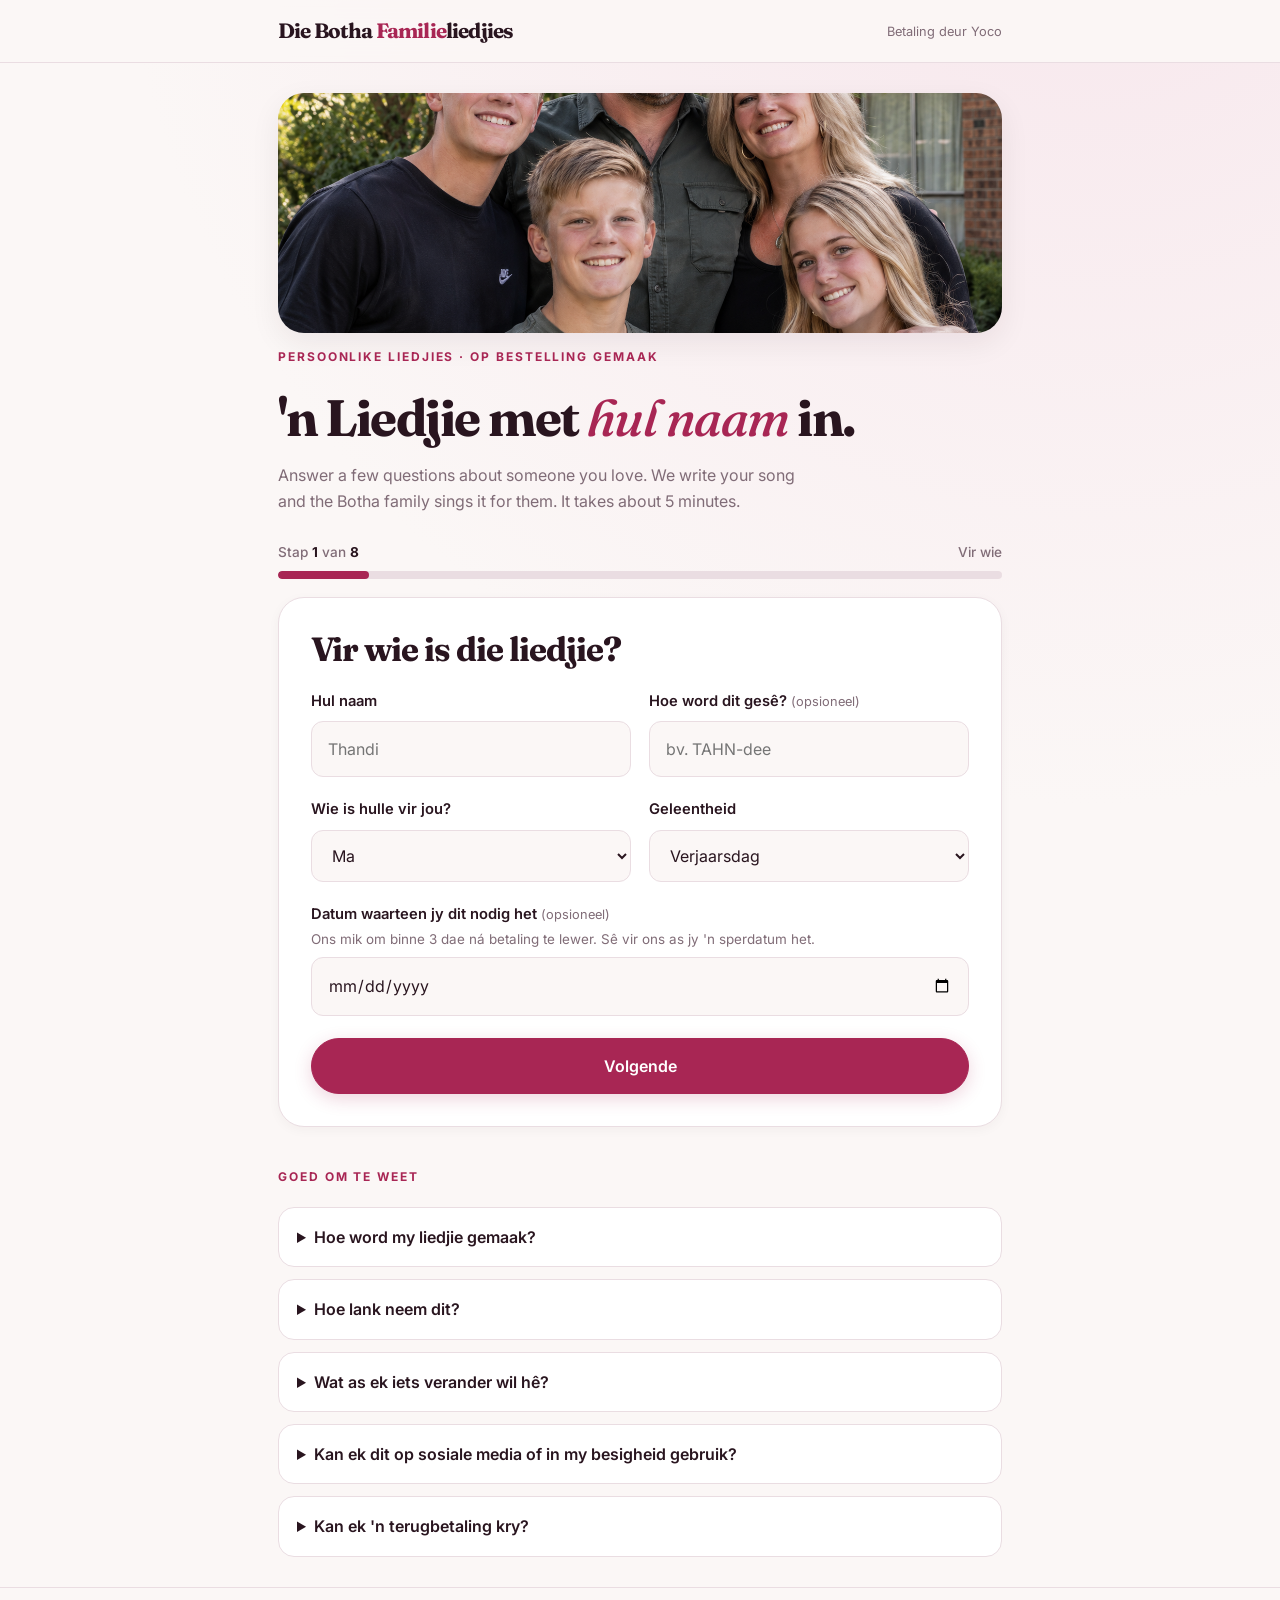
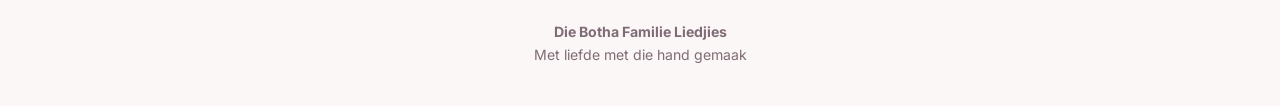
==== commit 754a6d74: "Add files via upload" ====
--- a/index.html
+++ b/index.html
@@ -1,10 +1,10 @@
 <!doctype html>
-<html lang="en-ZA">
+<html lang="af-ZA">
 <head>
 <meta charset="utf-8">
 <meta name="viewport" content="width=device-width, initial-scale=1, viewport-fit=cover">
-<title>Botha Family Songs</title>
-<meta name="description" content="Personalised songs made to order for the people you love, by the Botha family.">
+<title>Botha-familieliedjies</title>
+<meta name="description" content="Persoonlike liedjies op bestelling gemaak vir die mense vir wie jy lief is, deur die Botha-familie.">
 <link rel="preconnect" href="https://fonts.googleapis.com">
 <link rel="preconnect" href="https://fonts.gstatic.com" crossorigin>
 <link href="https://fonts.googleapis.com/css2?family=Fraunces:ital,opsz,wght@0,9..144,600;0,9..144,700;1,9..144,500&family=Inter:wght@400;500;600&display=swap" rel="stylesheet">
@@ -15,8 +15,8 @@
 <header class="top">
   <div class="wrap">
     <div class="bar">
-      <span class="brand">The Botha <span>Family</span> Songs</span>
-      <span class="secure">Payment by Yoco</span>
+      <span class="brand">Die Botha <span>Familie</span>liedjies</span>
+      <span class="secure">Betaling deur Yoco</span>
     </div>
   </div>
 </header>
@@ -24,166 +24,162 @@
 <main class="wrap" id="top">
 
   <div class="intro" id="intro">
-    <figure class="photo" id="photo" hidden><img id="photoImg" alt="The Botha family smiling together in their garden" width="1400" height="1120"></figure>
-    <p class="eyebrow">Personalised songs &middot; made to order</p>
-    <h1>A song with <em>their name</em> in it.</h1>
-    <p class="lede" id="heroLede">Answer a few questions about someone you love. We turn your answers into a song made just for them. It takes about 5 minutes.</p>
+    <figure class="photo" id="photo" hidden><img id="photoImg" alt="Die Botha-familie glimlag saam in hul tuin" width="1400" height="1120"></figure>
+    <p class="eyebrow">Persoonlike liedjies &middot; op bestelling gemaak</p>
+    <h1>'n Liedjie met <em>hul naam</em> in.</h1>
+    <p class="lede" id="heroLede">Beantwoord 'n paar vrae oor iemand vir wie jy lief is. Ons maak van jou antwoorde 'n liedjie net vir hulle. Dit neem ongeveer 5 minute.</p>
   </div>
 
   <div class="progress" id="progress" aria-live="polite">
-    <div class="meta"><span>Step <b id="pNum">1</b> of <b id="pTotal">8</b></span><span id="pLabel"></span></div>
+    <div class="meta"><span>Stap <b id="pNum">1</b> van <b id="pTotal">8</b></span><span id="pLabel"></span></div>
     <div class="track" role="progressbar" aria-valuemin="1" aria-valuemax="8" aria-valuenow="1" id="track"><div class="fill" id="fill"></div></div>
   </div>
 
   <form id="orderForm" class="card" novalidate autocomplete="on">
-    <div class="hp" aria-hidden="true"><label>Leave this empty <input type="text" name="_gotcha" tabindex="-1" autocomplete="off"></label></div>
+    <div class="hp" aria-hidden="true"><label>Los dit leeg <input type="text" name="_gotcha" tabindex="-1" autocomplete="off"></label></div>
 
     <!-- 1 -->
-    <section class="step" data-label="Who it's for" hidden>
-      <h2 tabindex="-1">Who is the song for?</h2>
+    <section class="step" data-label="Vir wie" hidden>
+      <h2 tabindex="-1">Vir wie is die liedjie?</h2>
       <div class="row">
-        <div class="field"><label for="rname">Their name</label><input id="rname" name="recipient_name" type="text" placeholder="Thandi" data-req data-label="Their name"></div>
-        <div class="field"><label for="pron">How is it said? <span class="opt">(optional)</span></label><input id="pron" name="name_pronunciation" type="text" placeholder="e.g. TAHN-dee"></div>
+        <div class="field"><label for="rname">Hul naam</label><input id="rname" name="recipient_name" type="text" placeholder="Thandi" data-req data-label="Hul naam"></div>
+        <div class="field"><label for="pron">Hoe word dit gesê? <span class="opt">(opsioneel)</span></label><input id="pron" name="name_pronunciation" type="text" placeholder="bv. TAHN-dee"></div>
       </div>
       <div class="row">
-        <div class="field"><label for="rel">Who are they to you?</label>
-          <select id="rel" name="relationship"><option>Mom</option><option>Dad</option><option>Wife or husband</option><option>Girlfriend or boyfriend</option><option>Child</option><option>Grandparent</option><option>Sibling</option><option>Friend</option><option>Someone else</option></select></div>
-        <div class="field"><label for="occasion">Occasion</label>
-          <select id="occasion" name="occasion"><option>Birthday</option><option>Wedding</option><option>Anniversary</option><option>Mother's or Father's Day</option><option>Valentine's Day</option><option>Just because</option><option>Memorial or tribute</option><option>Something else</option></select></div>
+        <div class="field"><label for="rel">Wie is hulle vir jou?</label>
+          <select id="rel" name="relationship"><option>Ma</option><option>Pa</option><option>Eggenoot of eggenote</option><option>Kêrel of nooi</option><option>Kind</option><option>Grootouer</option><option>Broer of suster</option><option>Vriend of vriendin</option><option>Iemand anders</option></select></div>
+        <div class="field"><label for="occasion">Geleentheid</label>
+          <select id="occasion" name="occasion"><option>Verjaarsdag</option><option>Troue</option><option>Herdenking</option><option>Moedersdag of Vadersdag</option><option>Valentynsdag</option><option>Net so</option><option>Gedenkdiens of huldeblyk</option><option>Iets anders</option></select></div>
       </div>
-      <div class="field"><label for="needby">Date you need it by <span class="opt">(optional)</span><span class="hint">We aim to deliver within <span class="days">3</span> days of payment. Tell us if you have a deadline.</span></label><input id="needby" name="need_by_date" type="date"></div>
+      <div class="field"><label for="needby">Datum waarteen jy dit nodig het <span class="opt">(opsioneel)</span><span class="hint">Ons mik om binne <span class="days">3</span> dae ná betaling te lewer. Sê vir ons as jy 'n sperdatum het.</span></label><input id="needby" name="need_by_date" type="date"></div>
     </section>
 
     <!-- 2 -->
-    <section class="step" data-label="About them" hidden>
-      <h2 tabindex="-1">Tell us about them</h2>
-      <p class="sub">The more we know, the more it sounds like them.</p>
-      <div class="field"><label for="age">Age or age they are turning <span class="opt">(optional)</span></label><input id="age" name="age" type="text" inputmode="numeric"></div>
-      <div class="field"><label for="personality">What are they like?<span class="hint">Describe their personality. Funny, gentle, stubborn, the life of the party?</span></label><textarea id="personality" name="personality" data-req data-label="What they are like"></textarea></div>
-      <div class="field"><label for="loves">What do they love?<span class="hint">Hobbies, food, music, sport, work, pets, anything that lights them up.</span></label><textarea id="loves" name="loves" data-req data-label="What they love"></textarea></div>
+    <section class="step" data-label="Oor hulle" hidden>
+      <h2 tabindex="-1">Vertel ons van hulle</h2>
+      <p class="sub">Hoe meer ons weet, hoe meer klink dit soos hulle.</p>
+      <div class="field"><label for="age">Ouderdom of die ouderdom wat hulle word <span class="opt">(opsioneel)</span></label><input id="age" name="age" type="text" inputmode="numeric"></div>
+      <div class="field"><label for="personality">Hoe is hulle?<span class="hint">Beskryf hul persoonlikheid. Snaaks, sag, hardkoppig, die lewe van die partytjie?</span></label><textarea id="personality" name="personality" data-req data-label="Hoe hulle is"></textarea></div>
+      <div class="field"><label for="loves">Waarvan hou hulle?<span class="hint">Stokperdjies, kos, musiek, sport, werk, troeteldiere, enigiets wat hulle laat opklaar.</span></label><textarea id="loves" name="loves" data-req data-label="Waarvan hulle hou"></textarea></div>
     </section>
 
     <!-- 3 -->
-    <section class="step" data-label="Memories" hidden>
-      <h2 tabindex="-1">Your favourite memories</h2>
-      <p class="sub">Real moments make the best lyrics.</p>
-      <div class="field"><label for="memory">A memory you share<span class="hint">Tell us a story that is special to the two of you. A few sentences is plenty.</span></label><textarea id="memory" name="favourite_memory" data-req data-min="15" data-label="A memory you share (at least 15 characters)"></textarea></div>
-      <div class="field"><label for="jokes">Nicknames, inside jokes, things they always say <span class="opt">(optional)</span></label><textarea id="jokes" name="nicknames_jokes"></textarea></div>
-      <div class="field"><label for="places">Names and places to include <span class="opt">(optional)</span><span class="hint">Family members, pets, your town, a favourite spot.</span></label><textarea id="places" name="names_places"></textarea></div>
+    <section class="step" data-label="Herinneringe" hidden>
+      <h2 tabindex="-1">Jou gunsteling-herinneringe</h2>
+      <p class="sub">Egte oomblikke maak die beste lirieke.</p>
+      <div class="field"><label for="memory">'n Herinnering wat julle deel<span class="hint">Vertel ons 'n storie wat vir julle twee spesiaal is. 'n Paar sinne is genoeg.</span></label><textarea id="memory" name="favourite_memory" data-req data-min="15" data-label="'n Herinnering wat julle deel (minstens 15 karakters)"></textarea></div>
+      <div class="field"><label for="jokes">Troetelname, binnegrappies, goed wat hulle altyd sê <span class="opt">(opsioneel)</span></label><textarea id="jokes" name="nicknames_jokes"></textarea></div>
+      <div class="field"><label for="places">Name en plekke om in te sluit <span class="opt">(opsioneel)</span><span class="hint">Familielede, troeteldiere, jou dorp, 'n gunstelingplek.</span></label><textarea id="places" name="names_places"></textarea></div>
     </section>
 
     <!-- 4 -->
-    <section class="step" data-label="Your message" hidden>
-      <h2 tabindex="-1">What should the song say?</h2>
-      <div class="field"><label for="message">Your message to them<span class="hint">If you could say one thing to them in a song, what would it be?</span></label><textarea id="message" name="message" data-req data-min="15" data-label="Your message to them (at least 15 characters)"></textarea></div>
-      <div class="field"><label for="include">Words or lines that must be in the song <span class="opt">(optional)</span></label><textarea id="include" name="must_include" style="min-height:90px"></textarea></div>
-      <div class="field"><label for="avoid">Anything we should avoid <span class="opt">(optional)</span><span class="hint">Sensitive topics, names, words you do not want.</span></label><textarea id="avoid" name="avoid" style="min-height:90px"></textarea></div>
-      <div class="field"><label for="own">Your own lyrics <span class="opt">(optional)</span><span class="hint">Already wrote something? Paste it and we will build the song around it.</span></label><textarea id="own" name="own_lyrics"></textarea></div>
+    <section class="step" data-label="Jou boodskap" hidden>
+      <h2 tabindex="-1">Wat moet die liedjie sê?</h2>
+      <div class="field"><label for="message">Jou boodskap aan hulle<span class="hint">As jy net een ding vir hulle in 'n liedjie kon sê, wat sou dit wees?</span></label><textarea id="message" name="message" data-req data-min="15" data-label="Jou boodskap aan hulle (minstens 15 karakters)"></textarea></div>
+      <div class="field"><label for="include">Woorde of reëls wat in die liedjie moet wees <span class="opt">(opsioneel)</span></label><textarea id="include" name="must_include" style="min-height:90px"></textarea></div>
+      <div class="field"><label for="avoid">Enigiets wat ons moet vermy <span class="opt">(opsioneel)</span><span class="hint">Sensitiewe onderwerpe, name, woorde wat jy nie wil hê nie.</span></label><textarea id="avoid" name="avoid" style="min-height:90px"></textarea></div>
+      <div class="field"><label for="own">Jou eie lirieke <span class="opt">(opsioneel)</span><span class="hint">Reeds iets geskryf? Plak dit hier en ons bou die liedjie daarom.</span></label><textarea id="own" name="own_lyrics"></textarea></div>
     </section>
 
     <!-- 5 -->
-    <section class="step" data-label="The sound" hidden>
-      <h2 tabindex="-1">How should it sound?</h2>
+    <section class="step" data-label="Die klank" hidden>
+      <h2 tabindex="-1">Hoe moet dit klink?</h2>
       <div class="row">
-        <div class="field"><label for="genre">Style</label>
-          <select id="genre" name="style"><option>Pop</option><option>Amapiano</option><option>Afro-house</option><option>Gospel</option><option>Hip-hop</option><option>R&amp;B</option><option>Acoustic / folk</option><option>Country</option><option>Jazz</option><option>Not sure, you choose</option></select></div>
-        <div class="field"><label for="mood">Mood</label>
-          <select id="mood" name="mood"><option>Heartfelt and emotional</option><option>Happy and upbeat</option><option>Romantic</option><option>Funny</option><option>Chilled</option><option>Energetic</option></select></div>
+        <div class="field"><label for="genre">Styl</label>
+          <select id="genre" name="style"><option>Pop</option><option>Amapiano</option><option>Afro-house</option><option>Gospel</option><option>Hip-hop</option><option>R&amp;B</option><option>Akoesties / folk</option><option>Country</option><option>Jazz</option><option>Ek is nie seker nie, kies jy</option></select></div>
+        <div class="field"><label for="mood">Atmosfeer</label>
+          <select id="mood" name="mood"><option>Hartlik en emosioneel</option><option>Bly en lewendig</option><option>Romanties</option><option>Snaaks</option><option>Rustig</option><option>Energiek</option></select></div>
       </div>
       <div class="row">
-        <div class="field"><label for="lang">Language</label>
-          <select id="lang" name="language"><option>English</option><option>Afrikaans</option><option>isiZulu</option><option>isiXhosa</option><option>Sesotho</option><option>Setswana</option><option>Other (say which below)</option></select></div>
-        <div class="field"><label for="vocal">Voice</label>
-          <select id="vocal" name="voice"><option>Female voice</option><option>Male voice</option><option>Instrumental only</option><option>No preference</option></select></div>
+        <div class="field"><label for="lang">Taal</label>
+          <select id="lang" name="language"><option>Engels</option><option>Afrikaans</option><option>isiZulu</option><option>isiXhosa</option><option>Sesotho</option><option>Setswana</option><option>Ander (sê hieronder watter)</option></select></div>
+        <div class="field"><label for="vocal">Stem</label>
+          <select id="vocal" name="voice"><option>Vroulike stem</option><option>Manlike stem</option><option>Net instrumentaal</option><option>Geen voorkeur</option></select></div>
       </div>
       <div class="row">
-        <div class="field"><label for="tempo">Pace</label>
-          <select id="tempo" name="tempo"><option>No preference</option><option>Slow</option><option>Medium</option><option>Fast</option></select></div>
-        <div class="field"><label for="otherlang">Other language <span class="opt">(if chosen above)</span></label><input id="otherlang" name="other_language" type="text"></div>
+        <div class="field"><label for="tempo">Tempo</label>
+          <select id="tempo" name="tempo"><option>Geen voorkeur</option><option>Stadig</option><option>Matig</option><option>Vinnig</option></select></div>
+        <div class="field"><label for="otherlang">Ander taal <span class="opt">(as hierbo gekies)</span></label><input id="otherlang" name="other_language" type="text"></div>
       </div>
-      <div class="field"><label for="ref">Songs with a similar feel <span class="opt">(optional, for style only)</span></label><input id="ref" name="similar_songs" type="text"></div>
+      <div class="field"><label for="ref">Liedjies met 'n soortgelyke gevoel <span class="opt">(opsioneel, net vir styl)</span></label><input id="ref" name="similar_songs" type="text"></div>
     </section>
 
     <!-- 6 -->
-    <section class="step" data-label="Your details" hidden>
-      <h2 tabindex="-1">Your details</h2>
-      <p class="sub">So we can send your song and reach you if we have a question.</p>
+    <section class="step" data-label="Jou besonderhede" hidden>
+      <h2 tabindex="-1">Jou besonderhede</h2>
+      <p class="sub">Sodat ons jou liedjie kan stuur en jou kan bereik as ons 'n vraag het.</p>
       <div class="row">
-        <div class="field"><label for="name">Your name</label><input id="name" name="customer_name" type="text" autocomplete="name" data-req data-label="Your name"></div>
-        <div class="field"><label for="phone">WhatsApp number</label><input id="phone" name="customer_phone" type="tel" autocomplete="tel" placeholder="082 123 4567" data-req data-phone data-label="A valid WhatsApp number"></div>
+        <div class="field"><label for="name">Jou naam</label><input id="name" name="customer_name" type="text" autocomplete="name" data-req data-label="Jou naam"></div>
+        <div class="field"><label for="phone">WhatsApp-nommer</label><input id="phone" name="customer_phone" type="tel" autocomplete="tel" placeholder="082 123 4567" data-req data-phone data-label="'n Geldige WhatsApp-nommer"></div>
       </div>
-      <div class="field"><label for="email">Email<span class="hint">Your finished song is sent here.</span></label><input id="email" name="customer_email" type="email" autocomplete="email" data-req data-email data-label="A valid email address"></div>
+      <div class="field"><label for="email">E-pos<span class="hint">Jou voltooide liedjie word hierheen gestuur.</span></label><input id="email" name="customer_email" type="email" autocomplete="email" data-req data-email data-label="'n Geldige e-posadres"></div>
       <div class="row">
-        <div class="field"><label for="contact">Best way to reach you</label>
-          <select id="contact" name="contact_preference"><option>WhatsApp</option><option>Email</option></select></div>
-        <div class="field"><label for="heard">How did you hear about us? <span class="opt">(optional)</span></label>
-          <select id="heard" name="heard_about_us"><option value="">Choose one</option><option>Friend or family</option><option>Facebook</option><option>Instagram</option><option>TikTok</option><option>WhatsApp</option><option>Other</option></select></div>
+        <div class="field"><label for="contact">Beste manier om jou te bereik</label>
+          <select id="contact" name="contact_preference"><option>WhatsApp</option><option>E-pos</option></select></div>
+        <div class="field"><label for="heard">Hoe het jy van ons gehoor? <span class="opt">(opsioneel)</span></label>
+          <select id="heard" name="heard_about_us"><option value="">Kies een</option><option>Vriend of familie</option><option>Facebook</option><option>Instagram</option><option>TikTok</option><option>WhatsApp</option><option>Ander</option></select></div>
       </div>
     </section>
 
     <!-- 7 -->
-    <section class="step" data-label="Licence" hidden>
-      <h2 tabindex="-1">Choose your licence</h2>
-      <p class="sub">This decides how you may use the finished song.</p>
-      <div class="pkgs" id="pkgs" role="radiogroup" aria-label="Licence package"></div>
-      <details><summary>Rights and copyright terms</summary><ol id="terms"></ol></details>
-      <label class="check"><input type="checkbox" id="agree" name="terms_accepted" value="yes"><span>I have read and accept the rights and copyright terms above.</span></label>
+    <section class="step" data-label="Lisensie" hidden>
+      <h2 tabindex="-1">Kies jou lisensie</h2>
+      <p class="sub">Dit bepaal hoe jy die voltooide liedjie mag gebruik.</p>
+      <div class="pkgs" id="pkgs" role="radiogroup" aria-label="Lisensiepakket"></div>
+      <details><summary>Regte- en kopieregvoorwaardes</summary><ol id="terms"></ol></details>
+      <label class="check"><input type="checkbox" id="agree" name="terms_accepted" value="yes"><span>Ek het die regte- en kopieregvoorwaardes hierbo gelees en aanvaar.</span></label>
     </section>
 
     <!-- 8 -->
-    <section class="step" data-label="Review and pay" hidden>
-      <h2 tabindex="-1">Check it, then pay</h2>
-      <p class="sub">Order number: <b id="refLine"></b></p>
+    <section class="step" data-label="Hersien en betaal" hidden>
+      <h2 tabindex="-1">Gaan dit na, betaal dan</h2>
+      <p class="sub">Bestelnommer: <b id="refLine"></b></p>
       <div class="review" id="review"></div>
-      <div class="sum"><span id="sumPkg">No licence chosen</span><b id="sumPrice">R0</b></div>
+      <div class="sum"><span id="sumPkg">Geen lisensie gekies nie</span><b id="sumPrice">R0</b></div>
 
       <div class="stepbox">
-        <p><span class="n">1.</span> Pay on Yoco's secure page. It opens in a new tab.</p>
-        <a class="btn primary" id="payBtn" target="_blank" rel="noopener" href="#">Pay securely with Yoco</a>
-        <p class="small">If Yoco asks for a reference, use your order number.</p>
+        <p><span class="n">1.</span> Betaal op Yoco se veilige bladsy. Dit maak in 'n nuwe oortjie oop.</p>
+        <a class="btn primary" id="payBtn" target="_blank" rel="noopener" href="#">Betaal veilig met Yoco</a>
+        <p class="small">As Yoco vir 'n verwysing vra, gebruik jou bestelnommer.</p>
       </div>
 
       <div class="stepbox" id="afterPay" hidden>
-        <p><span class="n">2.</span> Finished paying? Send your order to us. We only receive your answers after this step.</p>
-        <button type="button" class="btn primary" id="sendBtn">I have paid. Send my order</button>
-      </div>
-
-      <div class="actions">
-        <button type="button" class="btn secondary" id="copyBtn">Copy order details</button>
+        <p><span class="n">2.</span> Klaar betaal? Stuur jou bestelling aan ons. Ons ontvang eers jou antwoorde ná hierdie stap.</p>
+        <button type="button" class="btn primary" id="sendBtn">Ek het betaal. Stuur my bestelling</button>
       </div>
     </section>
 
     <div class="err" id="err" role="alert" hidden></div>
 
     <div class="nav" id="nav">
-      <button type="button" class="btn secondary" id="backBtn">Back</button>
-      <button type="button" class="btn primary" id="nextBtn">Next</button>
+      <button type="button" class="btn secondary" id="backBtn">Terug</button>
+      <button type="button" class="btn primary" id="nextBtn">Volgende</button>
     </div>
   </form>
 
-  <!-- thank you -->
+  <!-- dankie -->
   <div class="card thanks" id="thanks" hidden>
-    <p class="eyebrow">Order received</p>
-    <h2 tabindex="-1" id="thanksH">Thank you, we have your story</h2>
-    <p>Your order number is</p>
+    <p class="eyebrow">Bestelling ontvang</p>
+    <h2 tabindex="-1" id="thanksH">Dankie, ons het jou storie</h2>
+    <p>Jou bestelnommer is</p>
     <p class="ref" id="thanksRef"></p>
-    <p class="small">We will check your payment and start your song. You will get it by email within <span class="days">3</span> days of your payment showing. Keep your order number in case you need to contact us.</p>
-    <a class="btn secondary" id="waBtn" target="_blank" rel="noopener" href="#" hidden>Message us on WhatsApp</a>
+    <p class="small">Ons sal jou betaling nagaan en met jou liedjie begin. Jy kry dit per e-pos binne <span class="days">3</span> dae nadat jou betaling verskyn. Hou jou bestelnommer vir ingeval jy ons moet bereik.</p>
+    <a class="btn secondary" id="waBtn" target="_blank" rel="noopener" href="#" hidden>Stuur vir ons 'n WhatsApp</a>
   </div>
 
-  <section class="faq" aria-label="Questions">
-    <p class="eyebrow">Good to know</p>
-    <details><summary>How is my song made?</summary><p>Each song is made to order from your story. We create it using AI music tools and guide and check the result ourselves before it reaches you. Our terms explain what rights you receive.</p></details>
-    <details><summary>How long does it take?</summary><p>We aim to deliver within <span class="days">3</span> days of your payment showing.</p></details>
-    <details><summary>What if I want something changed?</summary><p>You get one free change to the lyrics or style. Just reply on WhatsApp.</p></details>
-    <details><summary>Can I use it on social media or in my business?</summary><p>Keepsake is for personal use. If you want to use a song in your business, ads or monetised content, choose Keepsake + Business or Exclusive.</p></details>
-    <details><summary>Can I get a refund?</summary><p>Each song is made specially for you, so we do not refund finished work. If we cannot deliver, you get a full refund.</p></details>
+  <section class="faq" aria-label="Vrae">
+    <p class="eyebrow">Goed om te weet</p>
+    <details><summary>Hoe word my liedjie gemaak?</summary><p>Elke liedjie word op bestelling uit jou storie gemaak. Ons skep dit met KI-musiekgereedskap en lei en kontroleer die resultaat self voordat dit jou bereik. Ons voorwaardes verduidelik watter regte jy ontvang.</p></details>
+    <details><summary>Hoe lank neem dit?</summary><p>Ons mik om binne <span class="days">3</span> dae nadat jou betaling verskyn te lewer.</p></details>
+    <details><summary>Wat as ek iets verander wil hê?</summary><p>Jy kry een gratis verandering aan die lirieke of styl. Antwoord net op WhatsApp.</p></details>
+    <details><summary>Kan ek dit op sosiale media of in my besigheid gebruik?</summary><p>Aandenking is vir persoonlike gebruik. As jy 'n liedjie in jou besigheid, advertensies of gemonetiseerde inhoud wil gebruik, kies Aandenking + Besigheid of Eksklusief.</p></details>
+    <details><summary>Kan ek 'n terugbetaling kry?</summary><p>Elke liedjie word spesiaal vir jou gemaak, daarom betaal ons nie voltooide werk terug nie. As ons nie kan lewer nie, kry jy 'n volle terugbetaling.</p></details>
   </section>
 </main>
 
 <footer><div class="wrap">
-  <p><b>The Botha Family Songs</b></p>
-  <p>Hand crafted with love</p>
+  <p><b>Die Botha Familie Liedjies</b></p>
+  <p>Met liefde met die hand gemaak</p>
 </div></footer>
 <script src="script.js"></script>
 </body>
